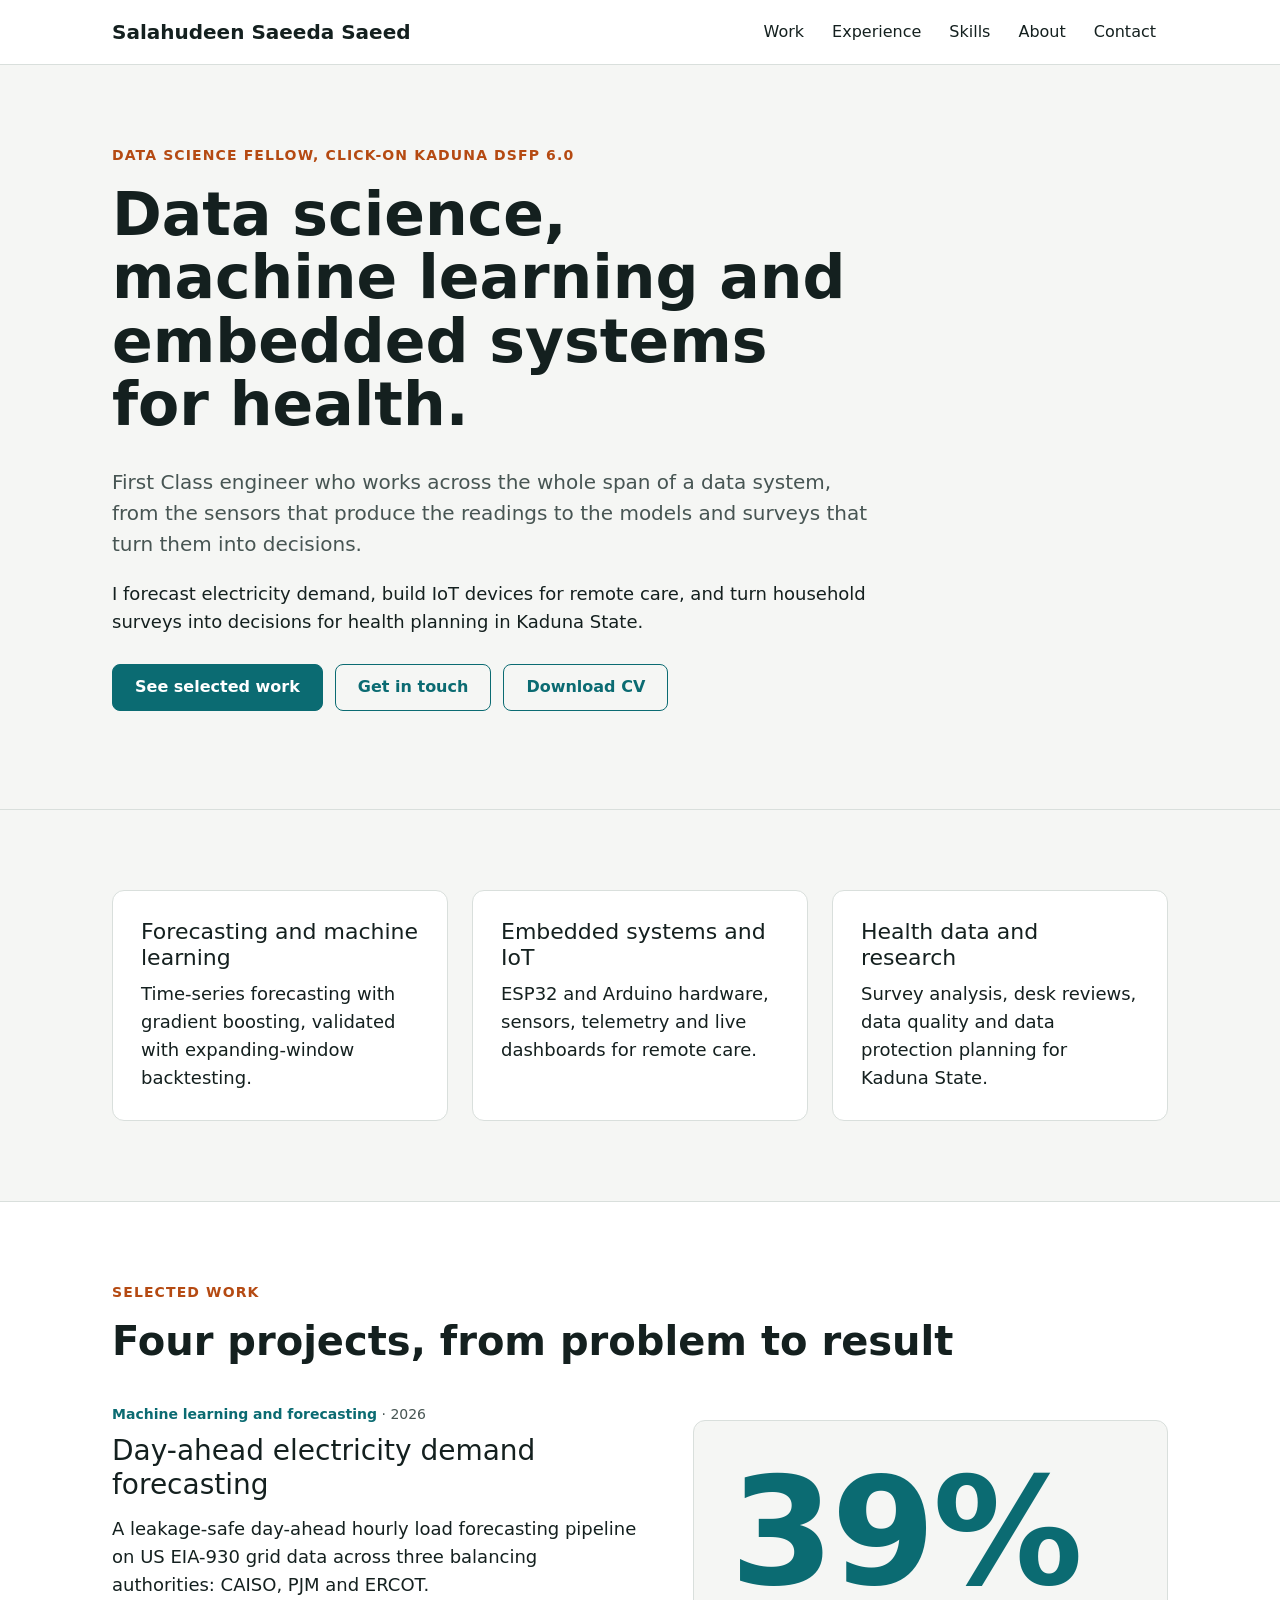
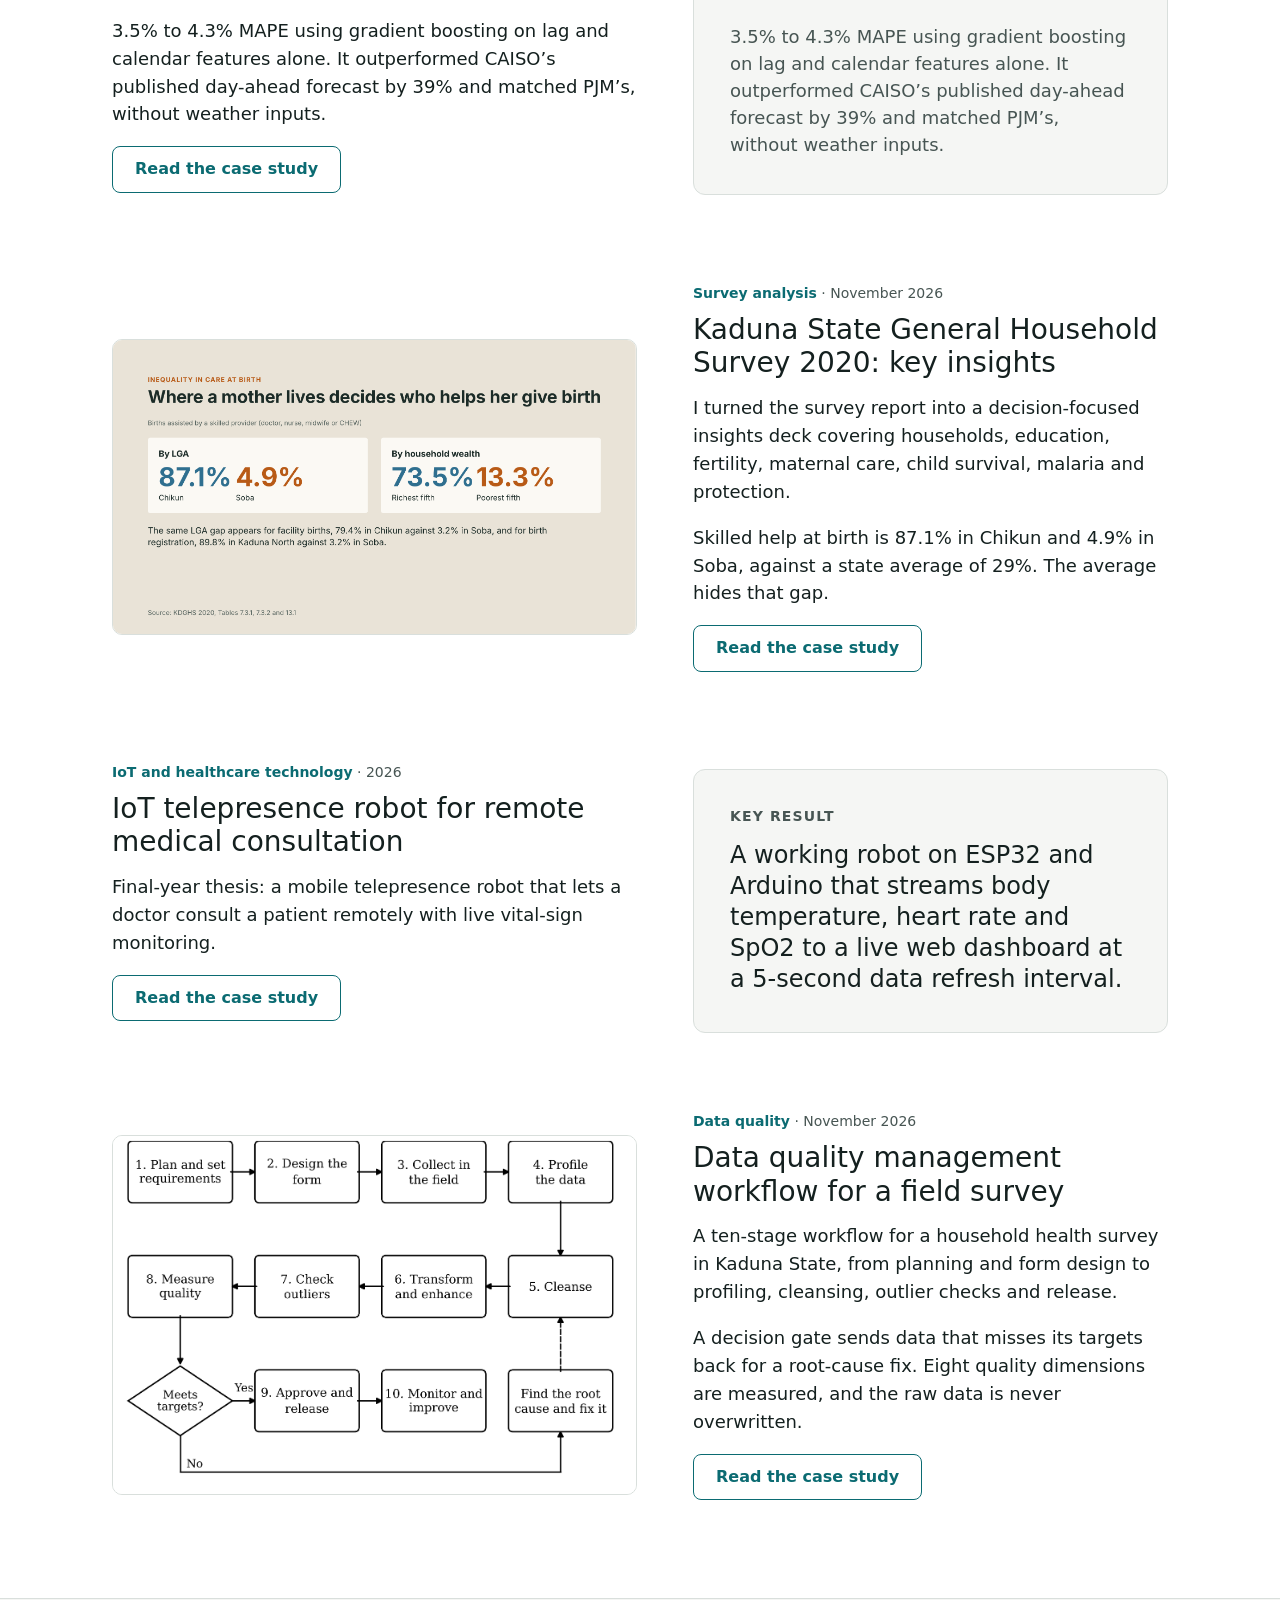
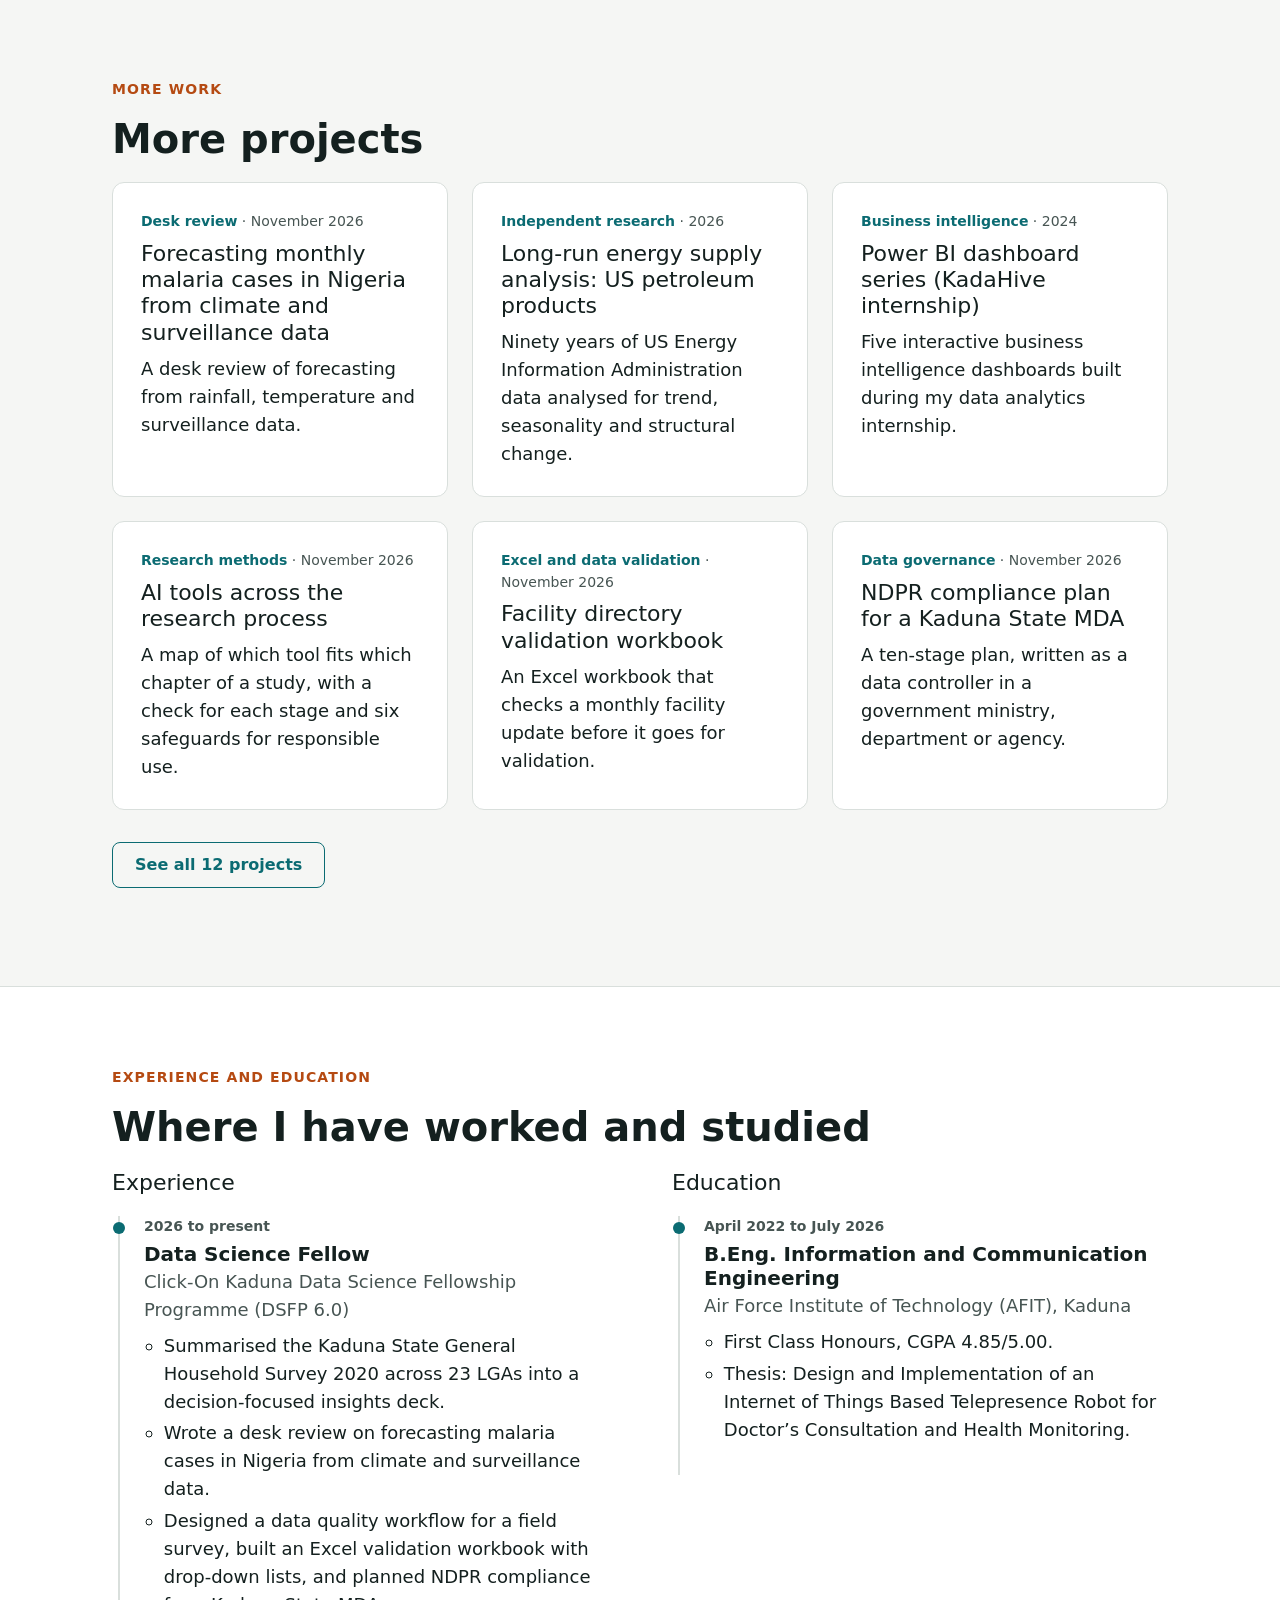
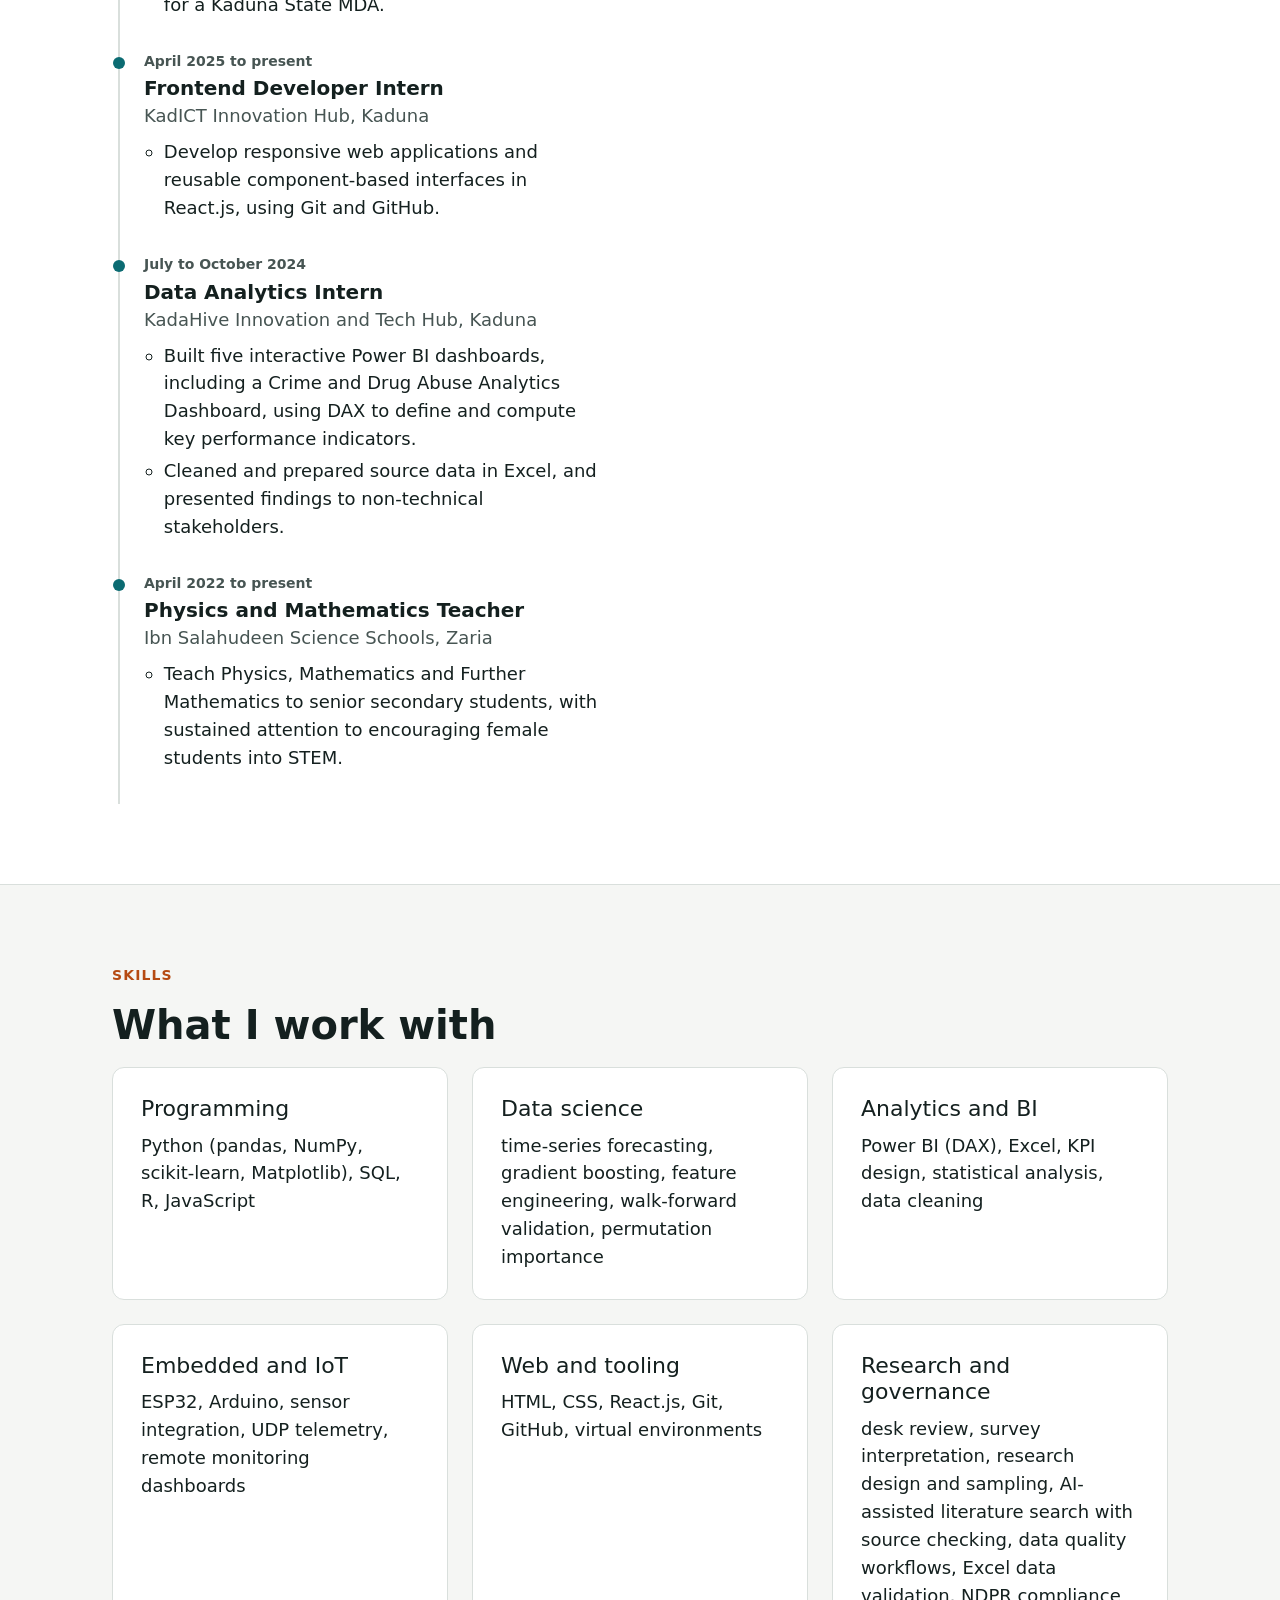
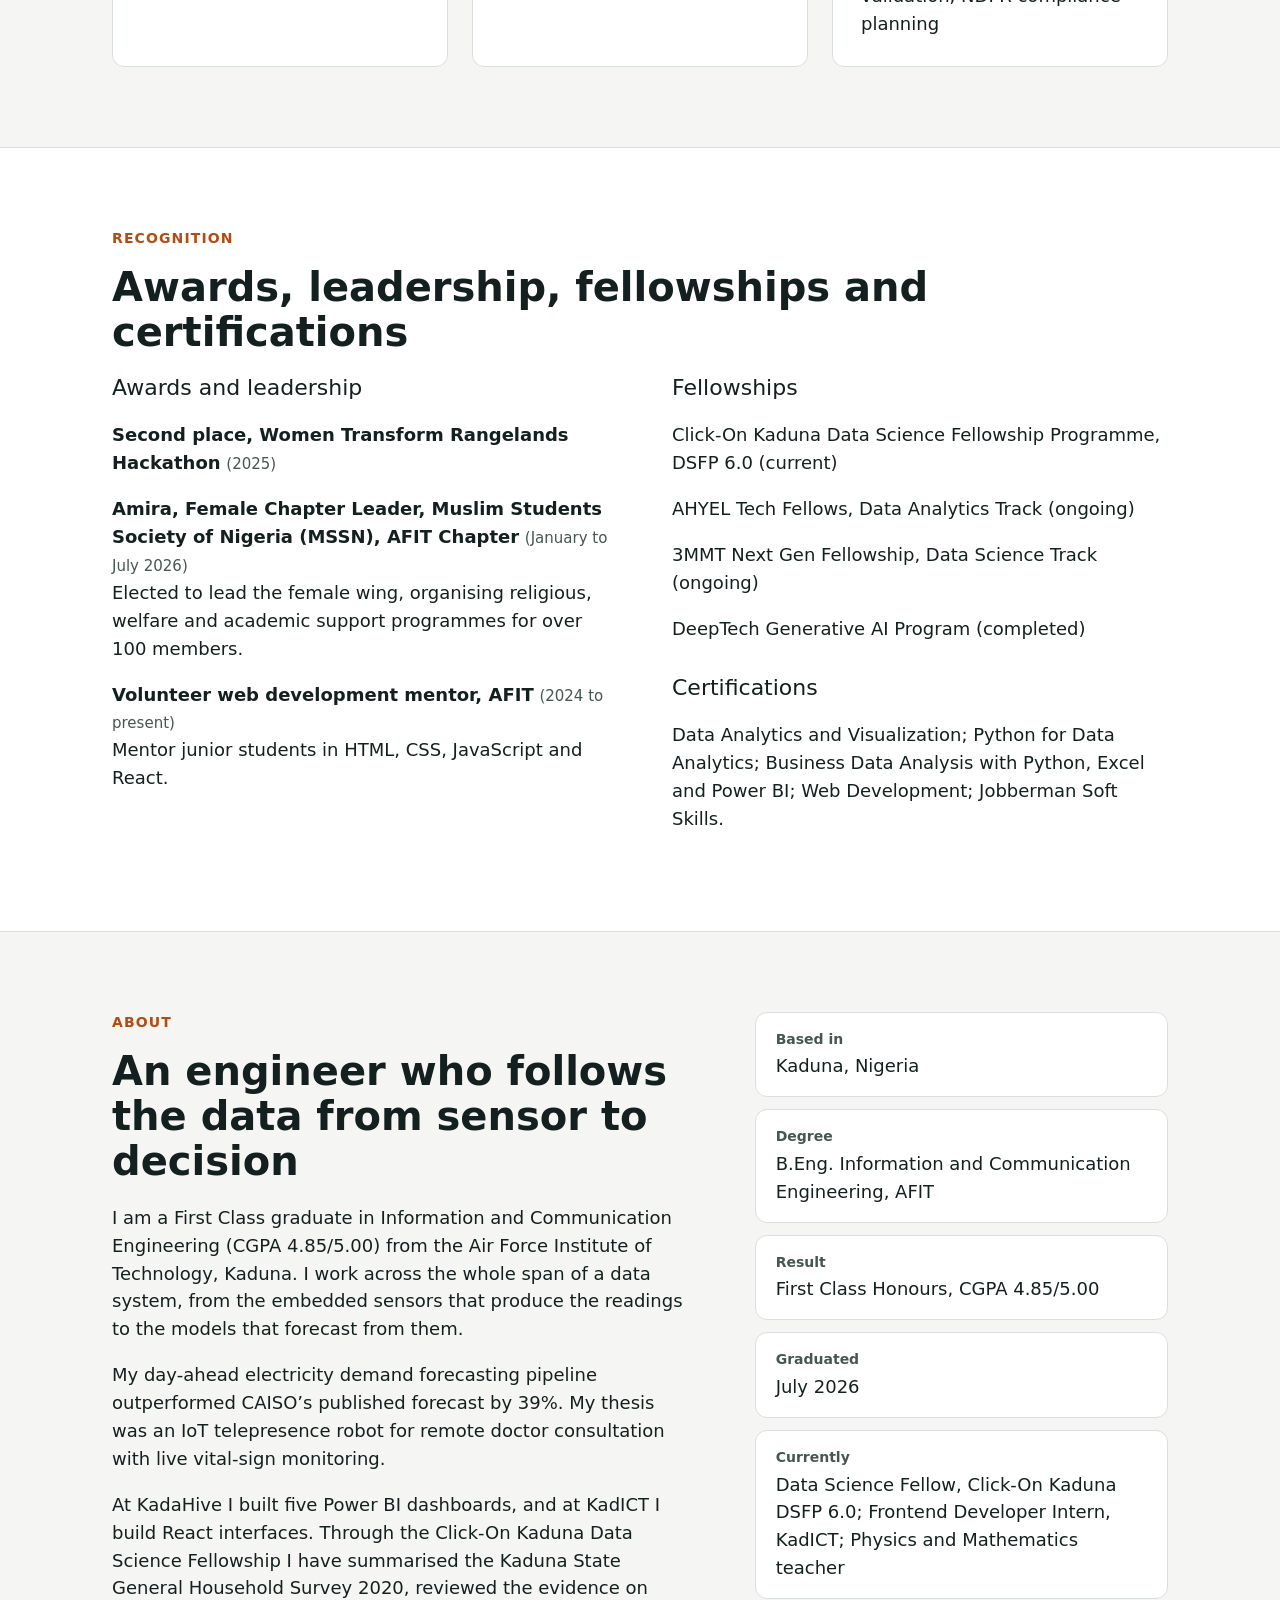
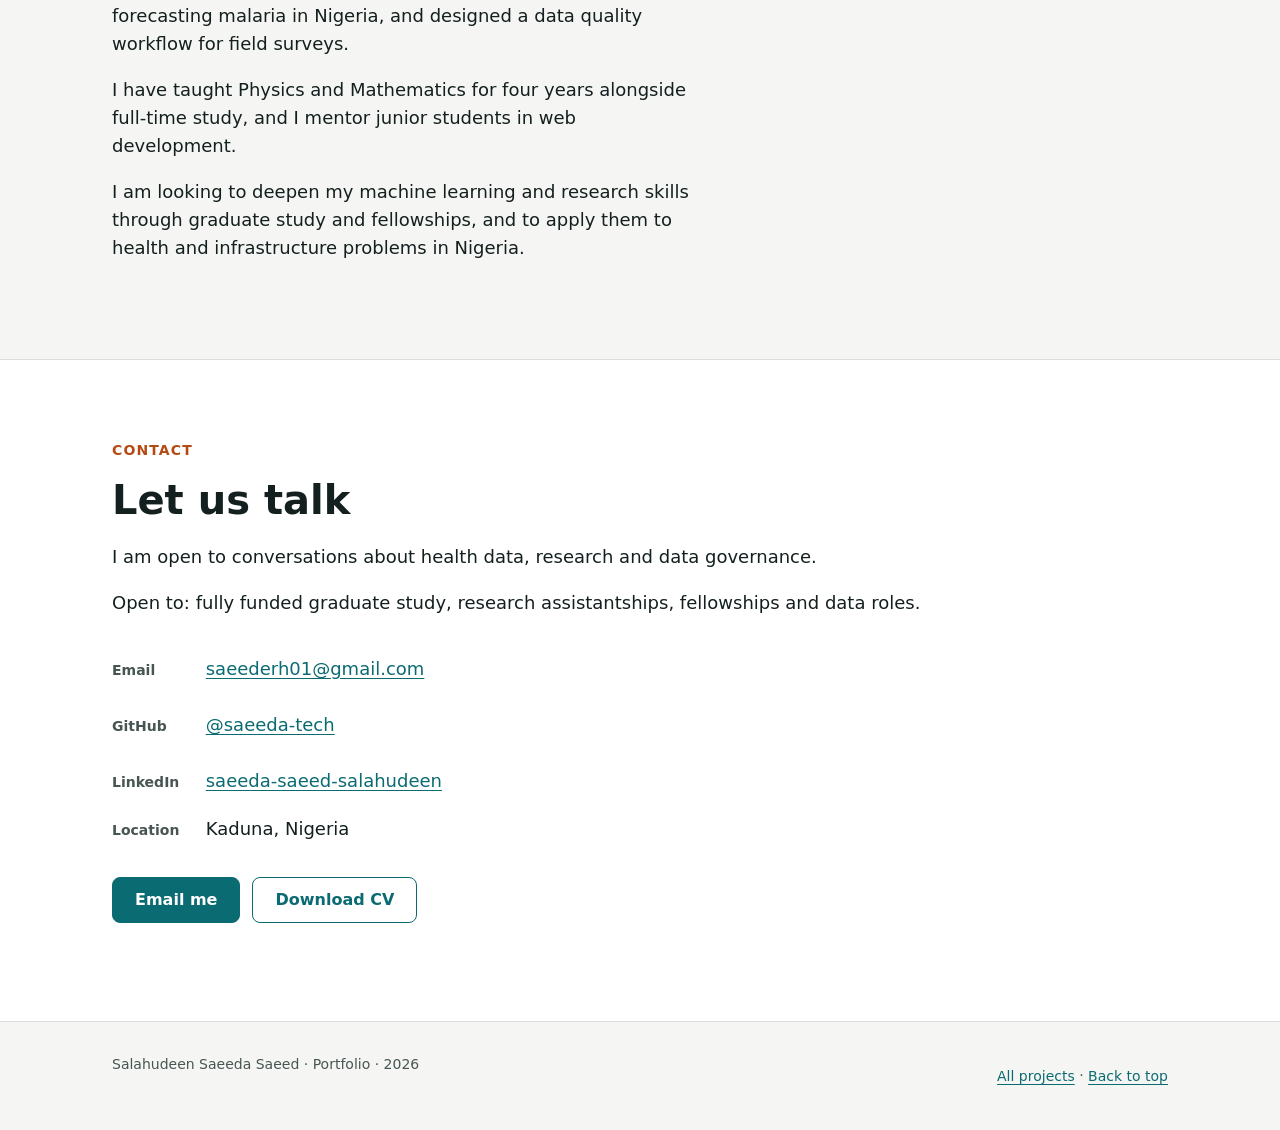
==== index.html @ 4d730e83 "Add portfolio website" ====
<!DOCTYPE html>
<html lang="en-GB">
<head>
<meta charset="utf-8">
<meta name="viewport" content="width=device-width, initial-scale=1">
<title>Salahudeen Saeeda Saeed | Data science, machine learning and embedded systems</title>
<meta name="description" content="Portfolio of Salahudeen Saeeda Saeed: day-ahead electricity demand forecasting, an IoT telepresence robot for remote medical consultation, and survey analysis for health planning in Kaduna State.">
<link rel="canonical" href="https://example.com/">
<meta property="og:type" content="website">
<meta property="og:title" content="Salahudeen Saeeda Saeed | Data science, machine learning and embedded systems">
<meta property="og:description" content="Portfolio of Salahudeen Saeeda Saeed: day-ahead electricity demand forecasting, an IoT telepresence robot for remote medical consultation, and survey analysis for health planning in Kaduna State.">
<meta property="og:url" content="https://example.com/">
<meta property="og:locale" content="en_GB">
<meta name="twitter:card" content="summary">
<meta name="twitter:title" content="Salahudeen Saeeda Saeed | Data science, machine learning and embedded systems">
<meta name="twitter:description" content="Portfolio of Salahudeen Saeeda Saeed: day-ahead electricity demand forecasting, an IoT telepresence robot for remote medical consultation, and survey analysis for health planning in Kaduna State.">
<meta name="theme-color" content="#F5F6F4">
<link rel="icon" href="favicon.svg" type="image/svg+xml">
<link rel="preload" href="assets/fonts/inter-latin-400-normal.woff2" as="font" type="font/woff2" crossorigin>
<link rel="preload" href="assets/fonts/inter-latin-500-normal.woff2" as="font" type="font/woff2" crossorigin>
<link rel="preload" href="assets/fonts/inter-latin-600-normal.woff2" as="font" type="font/woff2" crossorigin>
<link rel="preload" href="assets/fonts/space-grotesk-latin-500-normal.woff2" as="font" type="font/woff2" crossorigin>
<link rel="preload" href="assets/fonts/space-grotesk-latin-700-normal.woff2" as="font" type="font/woff2" crossorigin>
<link rel="stylesheet" href="css/styles.css">
</head>
<body>
<a class="skip-link" href="#main">Skip to content</a>
<header class="site-header">
  <div class="container header-inner">
    <a class="brand" href="index.html">Salahudeen Saeeda Saeed</a>
    <nav aria-label="Main"><ul>
      <li><a href="index.html#work">Work</a></li>
      <li><a href="index.html#experience">Experience</a></li>
      <li><a href="index.html#skills">Skills</a></li>
      <li><a href="index.html#about">About</a></li>
      <li><a href="index.html#contact">Contact</a></li>
    </ul></nav>
  </div>
</header>
<main id="main">

<section class="hero" aria-labelledby="top-title">
  <div class="container hero-inner">
    <div class="hero-text">
      <p class="eyebrow">Data Science Fellow, Click-On Kaduna DSFP 6.0</p>
      <h1 id="top-title">Data science, machine learning and embedded systems for health.</h1>
      <p class="sub">First Class engineer who works across the whole span of a data system, from the sensors that produce the readings to the models and surveys that turn them into decisions.</p>
      <p>I forecast electricity demand, build IoT devices for remote care, and turn household surveys into decisions for health planning in Kaduna State.</p>
      <p class="btn-row"><a class="btn btn-primary" href="#work">See selected work</a><a class="btn btn-secondary" href="#contact">Get in touch</a><a class="btn btn-secondary" href="assets/cv.pdf" download>Download CV</a></p>
    </div>

  </div>
</section>

<section class="band" aria-labelledby="focus-title">
  <div class="container">
    <h2 id="focus-title" class="sr-only">Focus areas</h2>
    <div class="cards three">
      <div class="card"><h3>Forecasting and machine learning</h3><p>Time-series forecasting with gradient boosting, validated with expanding-window backtesting.</p></div>
      <div class="card"><h3>Embedded systems and IoT</h3><p>ESP32 and Arduino hardware, sensors, telemetry and live dashboards for remote care.</p></div>
      <div class="card"><h3>Health data and research</h3><p>Survey analysis, desk reviews, data quality and data protection planning for Kaduna State.</p></div>
    </div>
  </div>
</section>

<section id="work" class="band alt" aria-labelledby="work-title">
  <div class="container">
    <p class="eyebrow">Selected work</p>
    <h2 id="work-title">Four projects, from problem to result</h2>
    <div class="feat-list">
<article class="feat feat-right">
  <div class="feat-text">
    <p class="meta"><span class="cat">Machine learning and forecasting</span> · 2026</p>
    <h3><a href="projects/electricity-demand-forecasting.html">Day-ahead electricity demand forecasting</a></h3>
    <p>A leakage-safe day-ahead hourly load forecasting pipeline on US EIA-930 grid data across three balancing authorities: CAISO, PJM and ERCOT.</p>
    <p class="feat-key">3.5% to 4.3% MAPE using gradient boosting on lag and calendar features alone. It outperformed CAISO’s published day-ahead forecast by 39% and matched PJM’s, without weather inputs.</p>
    <p><a class="btn btn-secondary" href="projects/electricity-demand-forecasting.html">Read the case study<span class="sr-only">: Day-ahead electricity demand forecasting</span></a></p>
  </div>
  <div class="feat-visual keyblock huge" role="img" aria-label="Key result: 39%"><p class="stat" aria-hidden="true">39%</p><p class="keytext">3.5% to 4.3% MAPE using gradient boosting on lag and calendar features alone. It outperformed CAISO’s published day-ahead forecast by 39% and matched PJM’s, without weather inputs.</p></div>
</article>
<article class="feat feat-left">
  <div class="feat-text">
    <p class="meta"><span class="cat">Survey analysis</span> · November 2026</p>
    <h3><a href="projects/kaduna-household-survey-2020.html">Kaduna State General Household Survey 2020: key insights</a></h3>
    <p>I turned the survey report into a decision-focused insights deck covering households, education, fertility, maternal care, child survival, malaria and protection.</p>
    <p class="feat-key">Skilled help at birth is 87.1% in Chikun and 4.9% in Soba, against a state average of 29%. The average hides that gap.</p>
    <p><a class="btn btn-secondary" href="projects/kaduna-household-survey-2020.html">Read the case study<span class="sr-only">: Kaduna State General Household Survey 2020: key insights</span></a></p>
  </div>
  <div class="feat-visual"><img class="feat-img" src="assets/images/lga-gap.png" alt="Slide showing skilled help at birth by LGA: 87.1% in Chikun and 4.9% in Soba, and by household wealth: 73.5% for the richest fifth and 13.3% for the poorest fifth." width="1921" height="1080" fetchpriority="high"></div>
</article>
<article class="feat feat-right">
  <div class="feat-text">
    <p class="meta"><span class="cat">IoT and healthcare technology</span> · 2026</p>
    <h3><a href="projects/iot-telepresence-robot.html">IoT telepresence robot for remote medical consultation</a></h3>
    <p>Final-year thesis: a mobile telepresence robot that lets a doctor consult a patient remotely with live vital-sign monitoring.</p>
    
    <p><a class="btn btn-secondary" href="projects/iot-telepresence-robot.html">Read the case study<span class="sr-only">: IoT telepresence robot for remote medical consultation</span></a></p>
  </div>
  <div class="feat-visual keyblock"><p class="keylabel">Key result</p><p class="keytext">A working robot on ESP32 and Arduino that streams body temperature, heart rate and SpO2 to a live web dashboard at a 5-second data refresh interval.</p></div>
</article>
<article class="feat feat-left">
  <div class="feat-text">
    <p class="meta"><span class="cat">Data quality</span> · November 2026</p>
    <h3><a href="projects/data-quality-workflow.html">Data quality management workflow for a field survey</a></h3>
    <p>A ten-stage workflow for a household health survey in Kaduna State, from planning and form design to profiling, cleansing, outlier checks and release.</p>
    <p class="feat-key">A decision gate sends data that misses its targets back for a root-cause fix. Eight quality dimensions are measured, and the raw data is never overwritten.</p>
    <p><a class="btn btn-secondary" href="projects/data-quality-workflow.html">Read the case study<span class="sr-only">: Data quality management workflow for a field survey</span></a></p>
  </div>
  <div class="feat-visual"><img class="feat-img" src="assets/images/dq-workflow.png" alt="Flowchart of a ten-stage data quality management workflow with a decision gate and a root-cause loop." width="1303" height="891" loading="lazy" decoding="async"></div>
</article>
    </div>
  </div>
</section>

<section id="more" class="band" aria-labelledby="more-title">
  <div class="container">
    <p class="eyebrow">More work</p>
    <h2 id="more-title">More projects</h2>
    <div class="cards three">
      <article class="card project-card">
        <p class="meta"><span class="cat">Desk review</span> · November 2026</p>
        <h3><a href="projects/malaria-forecasting-desk-review.html">Forecasting monthly malaria cases in Nigeria from climate and surveillance data</a></h3>
        <p>A desk review of forecasting from rainfall, temperature and surveillance data.</p>
      </article>
      <article class="card project-card">
        <p class="meta"><span class="cat">Independent research</span> · 2026</p>
        <h3><a href="projects/us-petroleum-supply-analysis.html">Long-run energy supply analysis: US petroleum products</a></h3>
        <p>Ninety years of US Energy Information Administration data analysed for trend, seasonality and structural change.</p>
      </article>
      <article class="card project-card">
        <p class="meta"><span class="cat">Business intelligence</span> · 2024</p>
        <h3><a href="projects/power-bi-dashboard-series.html">Power BI dashboard series (KadaHive internship)</a></h3>
        <p>Five interactive business intelligence dashboards built during my data analytics internship.</p>
      </article>
      <article class="card project-card">
        <p class="meta"><span class="cat">Research methods</span> · November 2026</p>
        <h3><a href="projects/ai-tools-research-process.html">AI tools across the research process</a></h3>
        <p>A map of which tool fits which chapter of a study, with a check for each stage and six safeguards for responsible use.</p>
      </article>
      <article class="card project-card">
        <p class="meta"><span class="cat">Excel and data validation</span> · November 2026</p>
        <h3><a href="projects/facility-directory-validation-workbook.html">Facility directory validation workbook</a></h3>
        <p>An Excel workbook that checks a monthly facility update before it goes for validation.</p>
      </article>
      <article class="card project-card">
        <p class="meta"><span class="cat">Data governance</span> · November 2026</p>
        <h3><a href="projects/ndpr-compliance-plan.html">NDPR compliance plan for a Kaduna State MDA</a></h3>
        <p>A ten-stage plan, written as a data controller in a government ministry, department or agency.</p>
      </article>
    </div>
    <p class="more-link"><a class="btn btn-secondary" href="projects.html">See all 12 projects</a></p>
  </div>
</section>

<section id="experience" class="band alt" aria-labelledby="exp-title">
  <div class="container">
    <p class="eyebrow">Experience and education</p>
    <h2 id="exp-title">Where I have worked and studied</h2>
    <div class="two-col">
      <div><h3 class="col-title">Experience</h3><ol class="timeline">
  <li>
    <p class="when">2026 to present</p>
    <h3>Data Science Fellow</h3>
    <p class="org">Click-On Kaduna Data Science Fellowship Programme (DSFP 6.0)</p>
    <ul><li>Summarised the Kaduna State General Household Survey 2020 across 23 LGAs into a decision-focused insights deck.</li><li>Wrote a desk review on forecasting malaria cases in Nigeria from climate and surveillance data.</li><li>Designed a data quality workflow for a field survey, built an Excel validation workbook with drop-down lists, and planned NDPR compliance for a Kaduna State MDA.</li></ul>
  </li>
  <li>
    <p class="when">April 2025 to present</p>
    <h3>Frontend Developer Intern</h3>
    <p class="org">KadICT Innovation Hub, Kaduna</p>
    <ul><li>Develop responsive web applications and reusable component-based interfaces in React.js, using Git and GitHub.</li></ul>
  </li>
  <li>
    <p class="when">July to October 2024</p>
    <h3>Data Analytics Intern</h3>
    <p class="org">KadaHive Innovation and Tech Hub, Kaduna</p>
    <ul><li>Built five interactive Power BI dashboards, including a Crime and Drug Abuse Analytics Dashboard, using DAX to define and compute key performance indicators.</li><li>Cleaned and prepared source data in Excel, and presented findings to non-technical stakeholders.</li></ul>
  </li>
  <li>
    <p class="when">April 2022 to present</p>
    <h3>Physics and Mathematics Teacher</h3>
    <p class="org">Ibn Salahudeen Science Schools, Zaria</p>
    <ul><li>Teach Physics, Mathematics and Further Mathematics to senior secondary students, with sustained attention to encouraging female students into STEM.</li></ul>
  </li>
</ol></div>
      <div><h3 class="col-title">Education</h3><ol class="timeline">
  <li>
    <p class="when">April 2022 to July 2026</p>
    <h3>B.Eng. Information and Communication Engineering</h3>
    <p class="org">Air Force Institute of Technology (AFIT), Kaduna</p>
    <ul><li>First Class Honours, CGPA 4.85/5.00.</li><li>Thesis: Design and Implementation of an Internet of Things Based Telepresence Robot for Doctor’s Consultation and Health Monitoring.</li></ul>
  </li>
</ol></div>
    </div>
  </div>
</section>

<section id="skills" class="band" aria-labelledby="skills-title">
  <div class="container">
    <p class="eyebrow">Skills</p>
    <h2 id="skills-title">What I work with</h2>
    <div class="cards three">
      <div class="card"><h3>Programming</h3><p>Python (pandas, NumPy, scikit-learn, Matplotlib), SQL, R, JavaScript</p></div>
      <div class="card"><h3>Data science</h3><p>time-series forecasting, gradient boosting, feature engineering, walk-forward validation, permutation importance</p></div>
      <div class="card"><h3>Analytics and BI</h3><p>Power BI (DAX), Excel, KPI design, statistical analysis, data cleaning</p></div>
      <div class="card"><h3>Embedded and IoT</h3><p>ESP32, Arduino, sensor integration, UDP telemetry, remote monitoring dashboards</p></div>
      <div class="card"><h3>Web and tooling</h3><p>HTML, CSS, React.js, Git, GitHub, virtual environments</p></div>
      <div class="card"><h3>Research and governance</h3><p>desk review, survey interpretation, research design and sampling, AI-assisted literature search with source checking, data quality workflows, Excel data validation, NDPR compliance planning</p></div>
    </div>
  </div>
</section>

<section id="awards" class="band alt" aria-labelledby="awards-title">
  <div class="container">
    <p class="eyebrow">Recognition</p>
    <h2 id="awards-title">Awards, leadership, fellowships and certifications</h2>
    <div class="two-col">
      <div>
        <h3 class="col-title">Awards and leadership</h3>
        <ul class="plain">
          <li><strong>Second place, Women Transform Rangelands Hackathon</strong> <span class="when-inline">(2025)</span></li>
          <li><strong>Amira, Female Chapter Leader, Muslim Students Society of Nigeria (MSSN), AFIT Chapter</strong> <span class="when-inline">(January to July 2026)</span><br>Elected to lead the female wing, organising religious, welfare and academic support programmes for over 100 members.</li>
          <li><strong>Volunteer web development mentor, AFIT</strong> <span class="when-inline">(2024 to present)</span><br>Mentor junior students in HTML, CSS, JavaScript and React.</li>
        </ul>
      </div>
      <div>
        <h3 class="col-title">Fellowships</h3>
        <ul class="plain"><li>Click-On Kaduna Data Science Fellowship Programme, DSFP 6.0 (current)</li><li>AHYEL Tech Fellows, Data Analytics Track (ongoing)</li><li>3MMT Next Gen Fellowship, Data Science Track (ongoing)</li><li>DeepTech Generative AI Program (completed)</li></ul>
        <h3 class="col-title">Certifications</h3>
        <p>Data Analytics and Visualization; Python for Data Analytics; Business Data Analysis with Python, Excel and Power BI; Web Development; Jobberman Soft Skills.</p>
      </div>
    </div>
  </div>
</section>

<section id="about" class="band" aria-labelledby="about-title">
  <div class="container two-col about">
    <div>
      <p class="eyebrow">About</p>
      <h2 id="about-title">An engineer who follows the data from sensor to decision</h2>
      <p>I am a First Class graduate in Information and Communication Engineering (CGPA 4.85/5.00) from the Air Force Institute of Technology, Kaduna. I work across the whole span of a data system, from the embedded sensors that produce the readings to the models that forecast from them.</p>
      <p>My day-ahead electricity demand forecasting pipeline outperformed CAISO’s published forecast by 39%. My thesis was an IoT telepresence robot for remote doctor consultation with live vital-sign monitoring.</p>
      <p>At KadaHive I built five Power BI dashboards, and at KadICT I build React interfaces. Through the Click-On Kaduna Data Science Fellowship I have summarised the Kaduna State General Household Survey 2020, reviewed the evidence on forecasting malaria in Nigeria, and designed a data quality workflow for field surveys.</p>
      <p>I have taught Physics and Mathematics for four years alongside full-time study, and I mentor junior students in web development.</p>
      <p>I am looking to deepen my machine learning and research skills through graduate study and fellowships, and to apply them to health and infrastructure problems in Nigeria.</p>
    </div>
    <dl class="facts">
      <div><dt>Based in</dt><dd>Kaduna, Nigeria</dd></div>
      <div><dt>Degree</dt><dd>B.Eng. Information and Communication Engineering, AFIT</dd></div>
      <div><dt>Result</dt><dd>First Class Honours, CGPA 4.85/5.00</dd></div>
      <div><dt>Graduated</dt><dd>July 2026</dd></div>
      <div><dt>Currently</dt><dd>Data Science Fellow, Click-On Kaduna DSFP 6.0; Frontend Developer Intern, KadICT; Physics and Mathematics teacher</dd></div>
    </dl>
  </div>
</section>

<section id="contact" class="band alt" aria-labelledby="contact-title">
  <div class="container">
    <p class="eyebrow">Contact</p>
    <h2 id="contact-title">Let us talk</h2>
    <p>I am open to conversations about health data, research and data governance.</p>
    <p>Open to: fully funded graduate study, research assistantships, fellowships and data roles.</p>
    <ul class="contact-list">
      <li><span>Email</span> <a href="mailto:saeederh01@gmail.com">saeederh01@gmail.com</a></li>
      <li><span>GitHub</span> <a href="https://github.com/saeeda-tech">@saeeda-tech</a></li>
      <li><span>LinkedIn</span> <a href="https://www.linkedin.com/in/saeeda-saeed-salahudeen">saeeda-saeed-salahudeen</a></li>
      <li><span>Location</span> Kaduna, Nigeria</li>
    </ul>
    <p class="btn-row"><a class="btn btn-primary" href="mailto:saeederh01@gmail.com">Email me</a><a class="btn btn-secondary" href="assets/cv.pdf" download>Download CV</a></p>
  </div>
</section>
</main>
<footer class="site-footer">
  <div class="container footer-inner">
    <p>Salahudeen Saeeda Saeed · Portfolio · 2026</p>
    <p><a href="projects.html">All projects</a> · <a href="#main">Back to top</a></p>
  </div>
</footer>
<script src="js/main.js" defer></script>
</body>
</html>
---- css/styles.css ----
/* Fonts (self-hosted) */
@font-face{font-family:"Inter";font-weight:400;font-style:normal;font-display:swap;src:url("../assets/fonts/inter-latin-400-normal.woff2") format("woff2")}
@font-face{font-family:"Inter";font-weight:500;font-style:normal;font-display:swap;src:url("../assets/fonts/inter-latin-500-normal.woff2") format("woff2")}
@font-face{font-family:"Inter";font-weight:600;font-style:normal;font-display:swap;src:url("../assets/fonts/inter-latin-600-normal.woff2") format("woff2")}
@font-face{font-family:"Space Grotesk";font-weight:500;font-style:normal;font-display:swap;src:url("../assets/fonts/space-grotesk-latin-500-normal.woff2") format("woff2")}
@font-face{font-family:"Space Grotesk";font-weight:700;font-style:normal;font-display:swap;src:url("../assets/fonts/space-grotesk-latin-700-normal.woff2") format("woff2")}

/* Metric-matched fallbacks to avoid layout shift while web fonts load */
@font-face{font-family:"Inter Fallback";src:local("Arial");size-adjust:107.4%;ascent-override:90.2%;descent-override:22.5%;line-gap-override:0%}
@font-face{font-family:"Space Grotesk Fallback";src:local("Arial");size-adjust:104%;ascent-override:94%;descent-override:28%;line-gap-override:0%}

:root{
  --ground:#F5F6F4;--surface:#FFFFFF;--ink:#14201F;--muted:#475553;--border:#D9DFDC;
  --teal:#0B6B72;--teal-dark:#08494E;--orange:#B54A12;
  --r-card:12px;--r-btn:8px;--r-img:10px;
  --max:1120px;--pad:32px;--section:80px;
  --font-head:"Space Grotesk","Space Grotesk Fallback",system-ui,-apple-system,"Segoe UI",sans-serif;
  --font-body:"Inter","Inter Fallback",system-ui,-apple-system,"Segoe UI",sans-serif;
  --card-bg:var(--surface);
}
*,*::before,*::after{box-sizing:border-box}
html{scroll-behavior:smooth;scroll-padding-top:90px;-webkit-text-size-adjust:100%}
body{margin:0;background:var(--ground);color:var(--ink);font-family:var(--font-body);font-size:17px;line-height:1.55;font-weight:400}
img{max-width:100%;height:auto;display:block;border-radius:var(--r-img)}
a{color:var(--teal);text-underline-offset:3px}
a:hover{color:var(--teal-dark)}
:focus-visible{outline:3px solid var(--teal);outline-offset:3px;border-radius:4px}
h1,h2,h3{font-family:var(--font-head);font-weight:700;color:var(--ink);margin:0 0 .5em}
h1{font-size:60px;line-height:1.06}
h2{font-size:40px;line-height:1.12}
h3,.h3{font-size:28px;line-height:1.2;font-family:var(--font-head);font-weight:500}
h3 a,.h3 a{color:var(--ink);text-decoration:none}
h3 a:hover,.h3 a:hover{color:var(--teal-dark);text-decoration:underline}
p{margin:0 0 1em}
small,.small{font-size:14px}
ul,ol{margin:0 0 1em;padding-left:1.25em}
.container{max-width:var(--max);margin:0 auto;padding-left:var(--pad);padding-right:var(--pad)}
.narrow{max-width:800px}
.sr-only{position:absolute;width:1px;height:1px;overflow:hidden;clip:rect(0 0 0 0);white-space:nowrap}
.skip-link{position:absolute;left:12px;top:-60px;background:var(--teal);color:#fff;padding:12px 18px;border-radius:var(--r-btn);z-index:100;text-decoration:none}
.skip-link:focus{top:12px;color:#fff}

/* header */
.site-header{position:sticky;top:0;z-index:50;background:var(--surface);border-bottom:1px solid var(--border)}
.header-inner{display:flex;flex-wrap:wrap;align-items:center;justify-content:space-between;gap:4px 24px;min-height:64px}
.brand{font-family:var(--font-head);font-weight:700;font-size:20px;color:var(--ink);text-decoration:none;display:inline-flex;align-items:center;min-height:44px}
.site-header nav ul{list-style:none;margin:0;padding:0;display:flex;flex-wrap:wrap;gap:0 4px}
.site-header nav a{display:inline-flex;align-items:center;min-height:44px;padding:0 12px;color:var(--ink);text-decoration:none;font-weight:500;font-size:16px;border-radius:var(--r-btn)}
.site-header nav a:hover{color:var(--teal-dark);background:var(--ground)}

/* sections */
.band{padding:var(--section) 0;background:var(--ground);border-top:1px solid var(--border)}
.band.alt{background:var(--surface);--card-bg:var(--ground)}
.hero{border-top:0;padding:var(--section) 0}
.eyebrow{font-size:14px;font-weight:600;text-transform:uppercase;letter-spacing:.08em;color:var(--orange);margin:0 0 16px}
.sub{font-size:20px;color:var(--muted);max-width:44em}
.muted{color:var(--muted)}
.meta{font-size:14px;color:var(--muted);margin-bottom:8px}
.cat{color:var(--teal);font-weight:600}
.hero-inner{display:grid;grid-template-columns:1fr;gap:40px;align-items:center}
.hero-text{max-width:760px}
.hero-photo .photo{width:100%;max-width:280px;aspect-ratio:1/1;object-fit:cover}
.btn-row{display:flex;flex-wrap:wrap;gap:12px;margin-top:28px}
.btn{display:inline-flex;align-items:center;justify-content:center;min-height:44px;padding:10px 22px;border-radius:var(--r-btn);font-weight:600;font-size:16px;text-decoration:none;border:1.5px solid var(--teal);cursor:pointer;font-family:var(--font-body)}
.btn-primary{background:var(--teal);color:#fff}
.btn-primary:hover{background:var(--teal-dark);border-color:var(--teal-dark);color:#fff}
.btn-secondary{background:transparent;color:var(--teal)}
.btn-secondary:hover{color:var(--teal-dark);border-color:var(--teal-dark);background:rgba(11,107,114,.06)}

/* cards */
.cards{display:grid;gap:24px}
.cards.three{grid-template-columns:repeat(auto-fit,minmax(280px,1fr))}
.card{background:var(--card-bg);border:1px solid var(--border);border-radius:var(--r-card);padding:28px}
.card h3{font-size:22px;margin-bottom:.4em}
.card p:last-child{margin-bottom:0}
.project-card h3{font-size:22px}
.more-link{margin-top:32px}

/* featured */
.feat-list{display:grid;gap:72px;margin-top:40px}
.feat{display:grid;grid-template-columns:1fr;gap:32px;align-items:center}
.feat-visual img{width:100%;border:1px solid var(--border)}
.keyblock{background:var(--ground);border:1px solid var(--border);border-radius:var(--r-card);padding:36px;display:flex;flex-direction:column;justify-content:center;min-height:260px}
.keylabel{font-size:14px;font-weight:600;text-transform:uppercase;letter-spacing:.08em;color:var(--muted);margin-bottom:12px}
.keyblock .keytext{font-family:var(--font-head);font-weight:500;font-size:24px;line-height:1.3;margin:0}
.keyblock.huge .stat{font-family:var(--font-head);font-weight:700;font-size:clamp(88px,14vw,150px);line-height:1;color:var(--teal);margin:0 0 16px;letter-spacing:-.02em}
.keyblock.huge .keytext{font-size:18px;font-family:var(--font-body);font-weight:400;line-height:1.5;color:var(--muted)}
.feat-key{font-weight:500}

/* two columns, timeline, lists */
.two-col{display:grid;grid-template-columns:1fr;gap:48px}
.col-title{font-size:22px;margin:0 0 20px}
.two-col .col-title:not(:first-child){margin-top:32px}
.timeline{list-style:none;margin:0;padding:0}
.timeline>li{padding:0 0 28px 24px;border-left:2px solid var(--border);position:relative;margin-left:6px}
.timeline>li::before{content:"";position:absolute;left:-7px;top:6px;width:12px;height:12px;border-radius:50%;background:var(--teal)}
.timeline h3{font-size:20px;margin:0 0 2px;font-weight:700}
.timeline .when{font-size:14px;font-weight:600;color:var(--muted);margin:0 0 4px}
.timeline .org{color:var(--muted);margin-bottom:8px}
.timeline ul{margin:0;padding-left:1.1em}
.timeline li li{margin-bottom:4px}
ul.plain{list-style:none;padding:0}
ul.plain>li{margin-bottom:18px}
.when-inline{color:var(--muted);font-size:15px}
.facts{margin:0;display:grid;gap:12px;align-content:start}
.facts div{background:var(--card-bg);border:1px solid var(--border);border-radius:var(--r-card);padding:16px 20px}
.facts dt{font-size:14px;color:var(--muted);font-weight:600}
.facts dd{margin:2px 0 0}
.band:not(.alt) .facts div{background:var(--surface)}
.contact-list{list-style:none;padding:0;margin:24px 0 0}
.contact-list li{padding:6px 0}
.contact-list span{display:inline-block;min-width:88px;font-size:14px;font-weight:600;color:var(--muted)}
.contact-list a{display:inline-flex;align-items:center;min-height:44px}

/* projects page */
.page-head h1{font-size:60px}
.filters ul{list-style:none;margin:24px 0 8px;padding:0;display:flex;flex-wrap:wrap;gap:10px}
.filters a{display:inline-flex;align-items:center;min-height:44px;padding:0 18px;border:1.5px solid var(--teal);border-radius:var(--r-btn);text-decoration:none;font-weight:600;color:var(--teal);background:transparent}
.filters a[aria-current="true"]{background:var(--teal);color:#fff}
.filters a:hover:not([aria-current="true"]){color:var(--teal-dark);border-color:var(--teal-dark)}
.count{color:var(--muted);font-size:14px;margin:8px 0 0}
.project-list{list-style:none;margin:0;padding:0}
.project-row{padding:28px 0;border-bottom:1px solid var(--border)}
.project-row:first-child{padding-top:0}
.project-row:last-child{border-bottom:0;padding-bottom:0}
.project-row[hidden]{display:none}
.project-row h2{margin:0 0 .3em}
.project-row p:last-child{margin:0}

/* case study */
.case{padding-top:56px;padding-bottom:var(--section)}
.back{display:inline-flex;align-items:center;min-height:44px;font-weight:600}
.case h1{font-size:60px;margin-bottom:.4em}
.key-result{font-family:var(--font-head);font-weight:500;font-size:28px;line-height:1.3;margin:0 0 32px}
.case figure{margin:0 0 32px}
.case figure img{width:100%;border:1px solid var(--border)}
figcaption{font-size:14px;color:var(--muted);margin-top:8px}
.case-sec{padding:28px 0 0}
.case-sec h2{font-size:28px;line-height:1.2}
.case-sec li{margin-bottom:6px}
.tags{list-style:none;padding:0;display:flex;flex-wrap:wrap;gap:8px}
.tags li{margin:0;font-size:14px;font-weight:500;padding:6px 12px;border:1px solid var(--border);border-radius:999px;background:var(--surface);color:var(--ink)}
.gallery{display:grid;gap:24px}
.case-btn{margin-top:40px}
.prevnext{display:grid;grid-template-columns:1fr;gap:16px;margin-top:56px;padding-top:32px;border-top:1px solid var(--border)}
.prevnext a{display:block;padding:16px 20px;border:1px solid var(--border);border-radius:var(--r-card);background:var(--surface);text-decoration:none;font-weight:600;min-height:44px}
.prevnext a span{display:block;font-size:14px;color:var(--muted);font-weight:500;margin-bottom:2px}
.prevnext a:hover{border-color:var(--teal)}
.prevnext .next{text-align:right}

/* highlight */
mark{background:#FFE9A8;color:var(--ink);padding:1px 4px;border-radius:4px}

/* footer */
.site-footer{border-top:1px solid var(--border);background:var(--ground);padding:32px 0;font-size:14px;color:var(--muted)}
.footer-inner{display:flex;flex-wrap:wrap;justify-content:space-between;gap:8px 24px}
.footer-inner p{margin:0}
.footer-inner a{display:inline-flex;align-items:center;min-height:44px}

@media (min-width:900px){
  .hero-inner{grid-template-columns:1fr auto}
  .feat{grid-template-columns:1.05fr .95fr;gap:56px}
  .feat-left .feat-visual{order:-1}
  .two-col{grid-template-columns:1fr 1fr;gap:64px}
  .two-col.about{grid-template-columns:1.4fr 1fr}
  .gallery{grid-template-columns:1fr 1fr}
  .gallery:has(figure:only-child){grid-template-columns:1fr}
  .prevnext{grid-template-columns:1fr 1fr}
}
@media (max-width:700px){
  :root{--pad:20px;--section:56px}
  h1,.page-head h1,.case h1{font-size:40px}
  h2{font-size:30px}
  .sub{font-size:18px}
  .key-result{font-size:24px}
  .feat-list{gap:56px}
  .keyblock{padding:24px;min-height:0}
  .keyblock .keytext{font-size:21px}
  .btn-row .btn{flex:1 1 100%}
  .site-header nav a{padding:0 6px;font-size:15px}
  .header-inner{gap:0 12px}
}
@media (min-width:701px){body{font-size:18px}}
@media (prefers-reduced-motion:reduce){
  html{scroll-behavior:auto}
  *,*::before,*::after{animation:none!important;transition:none!important}
}
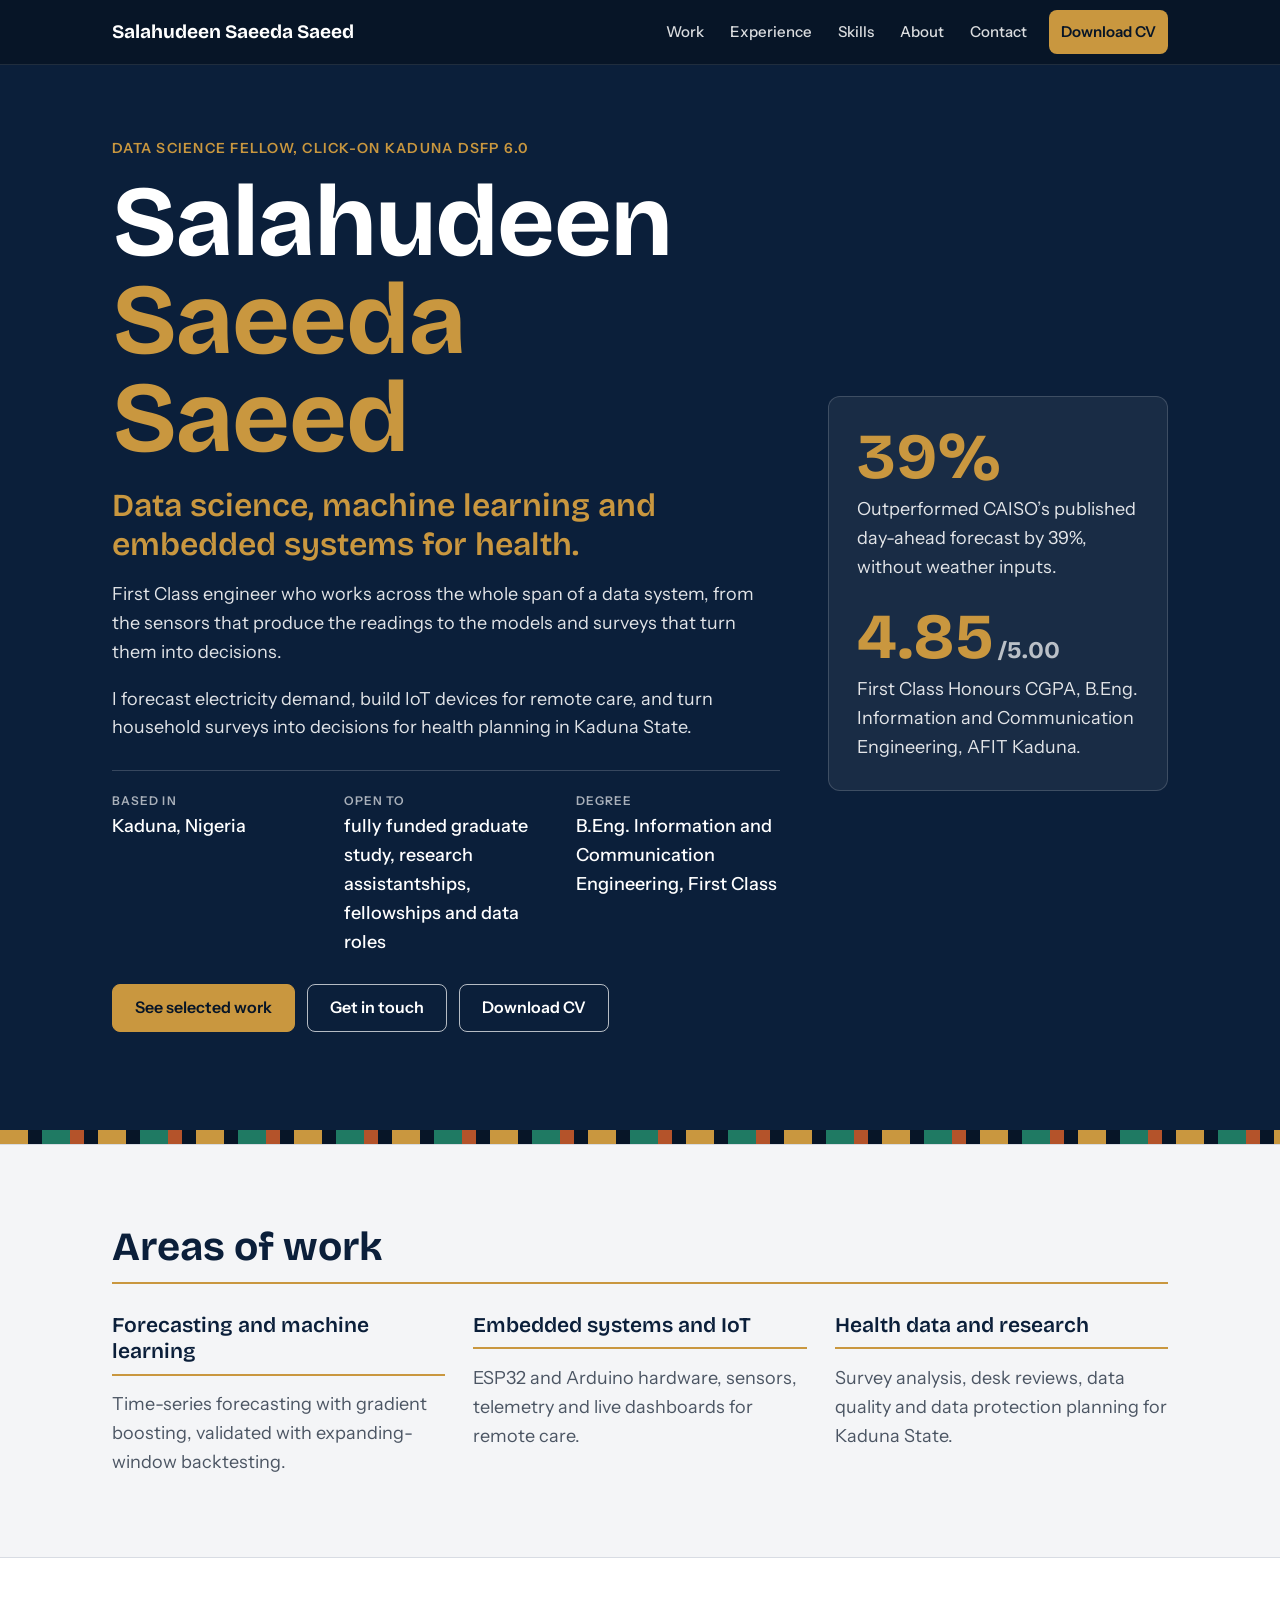
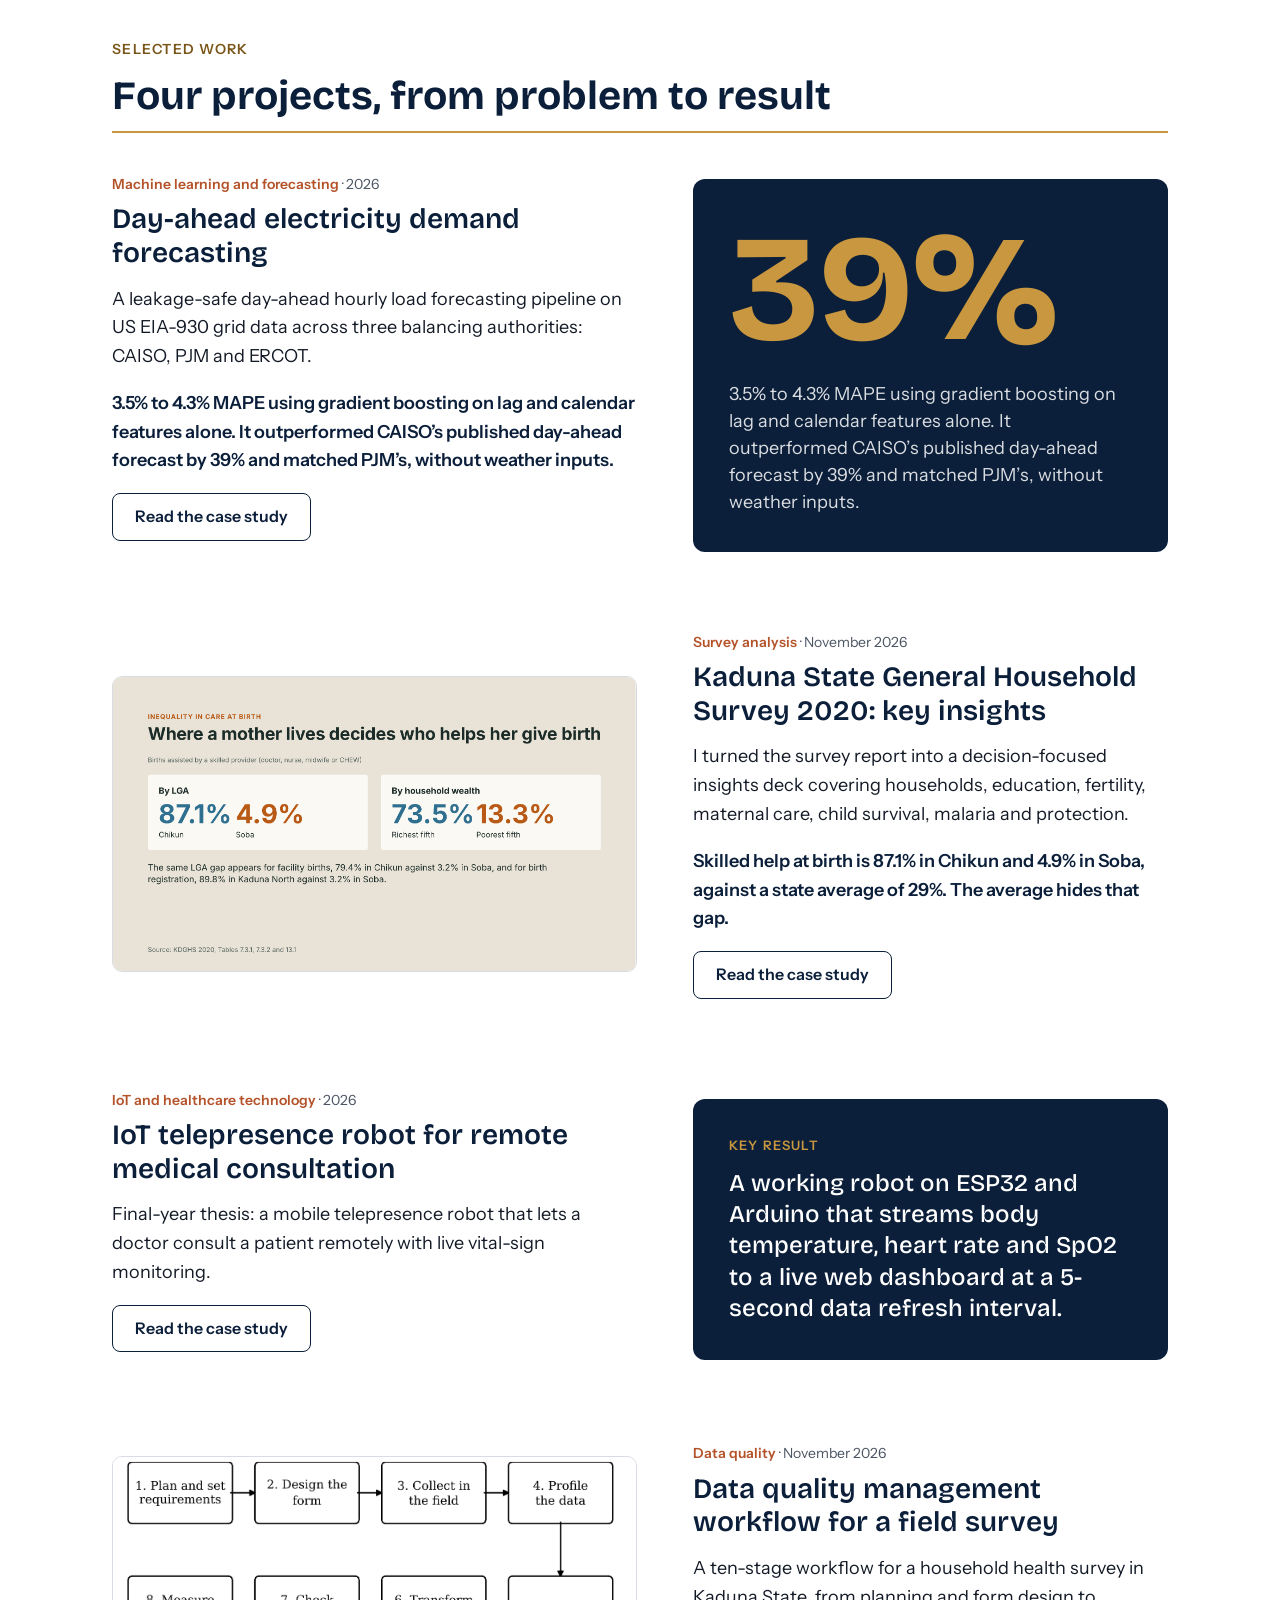
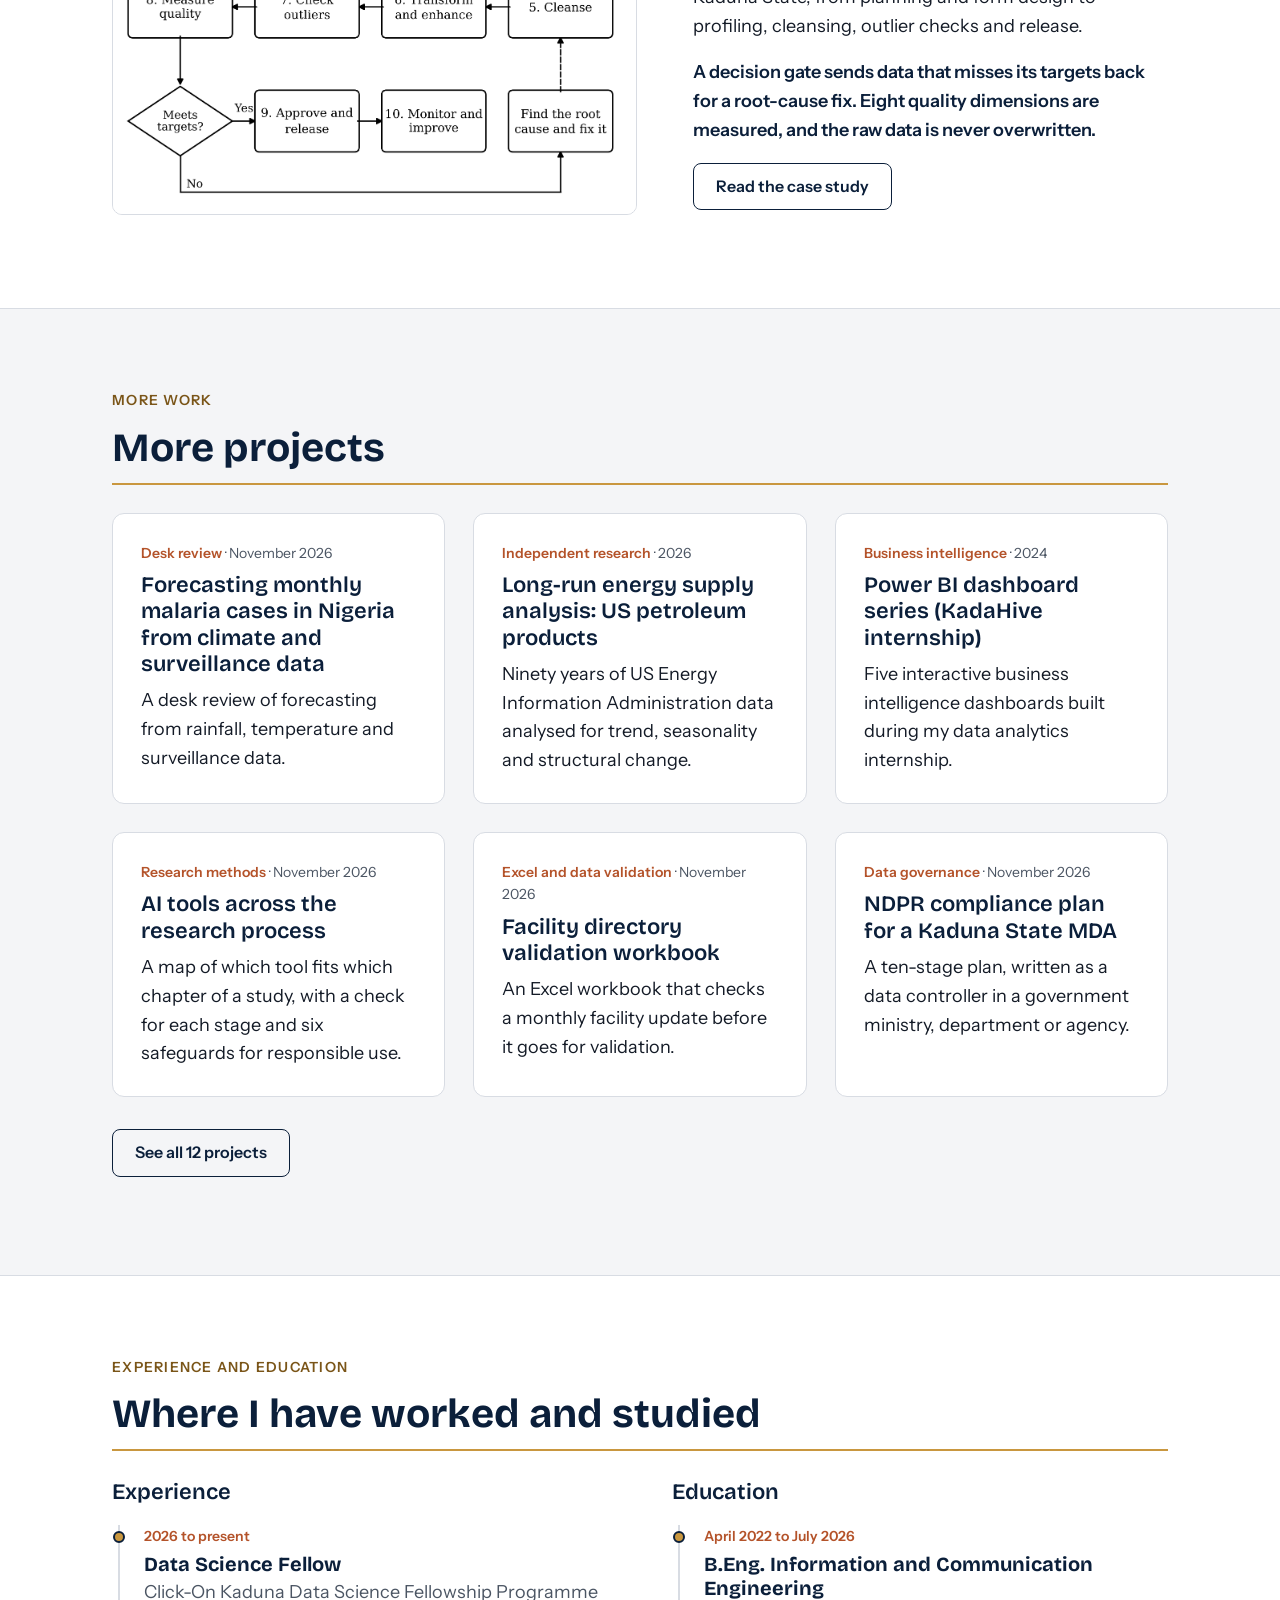
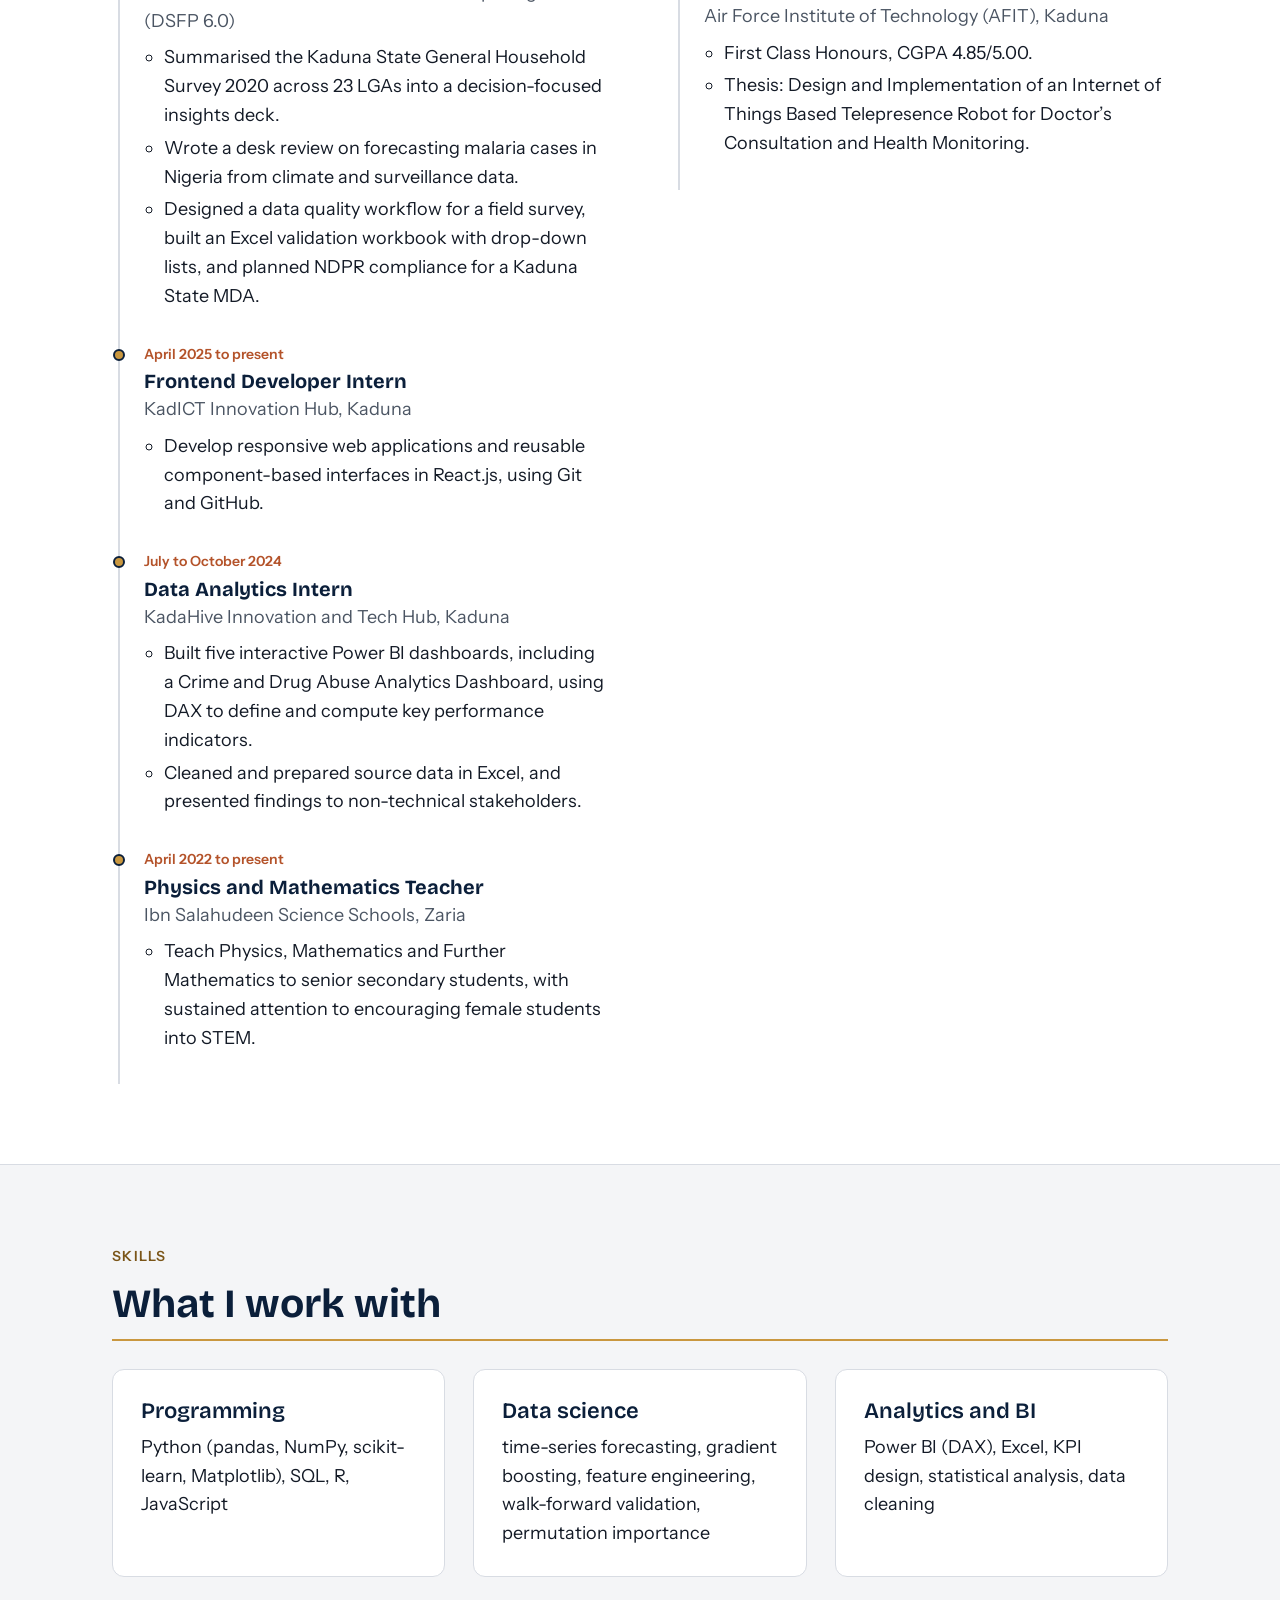
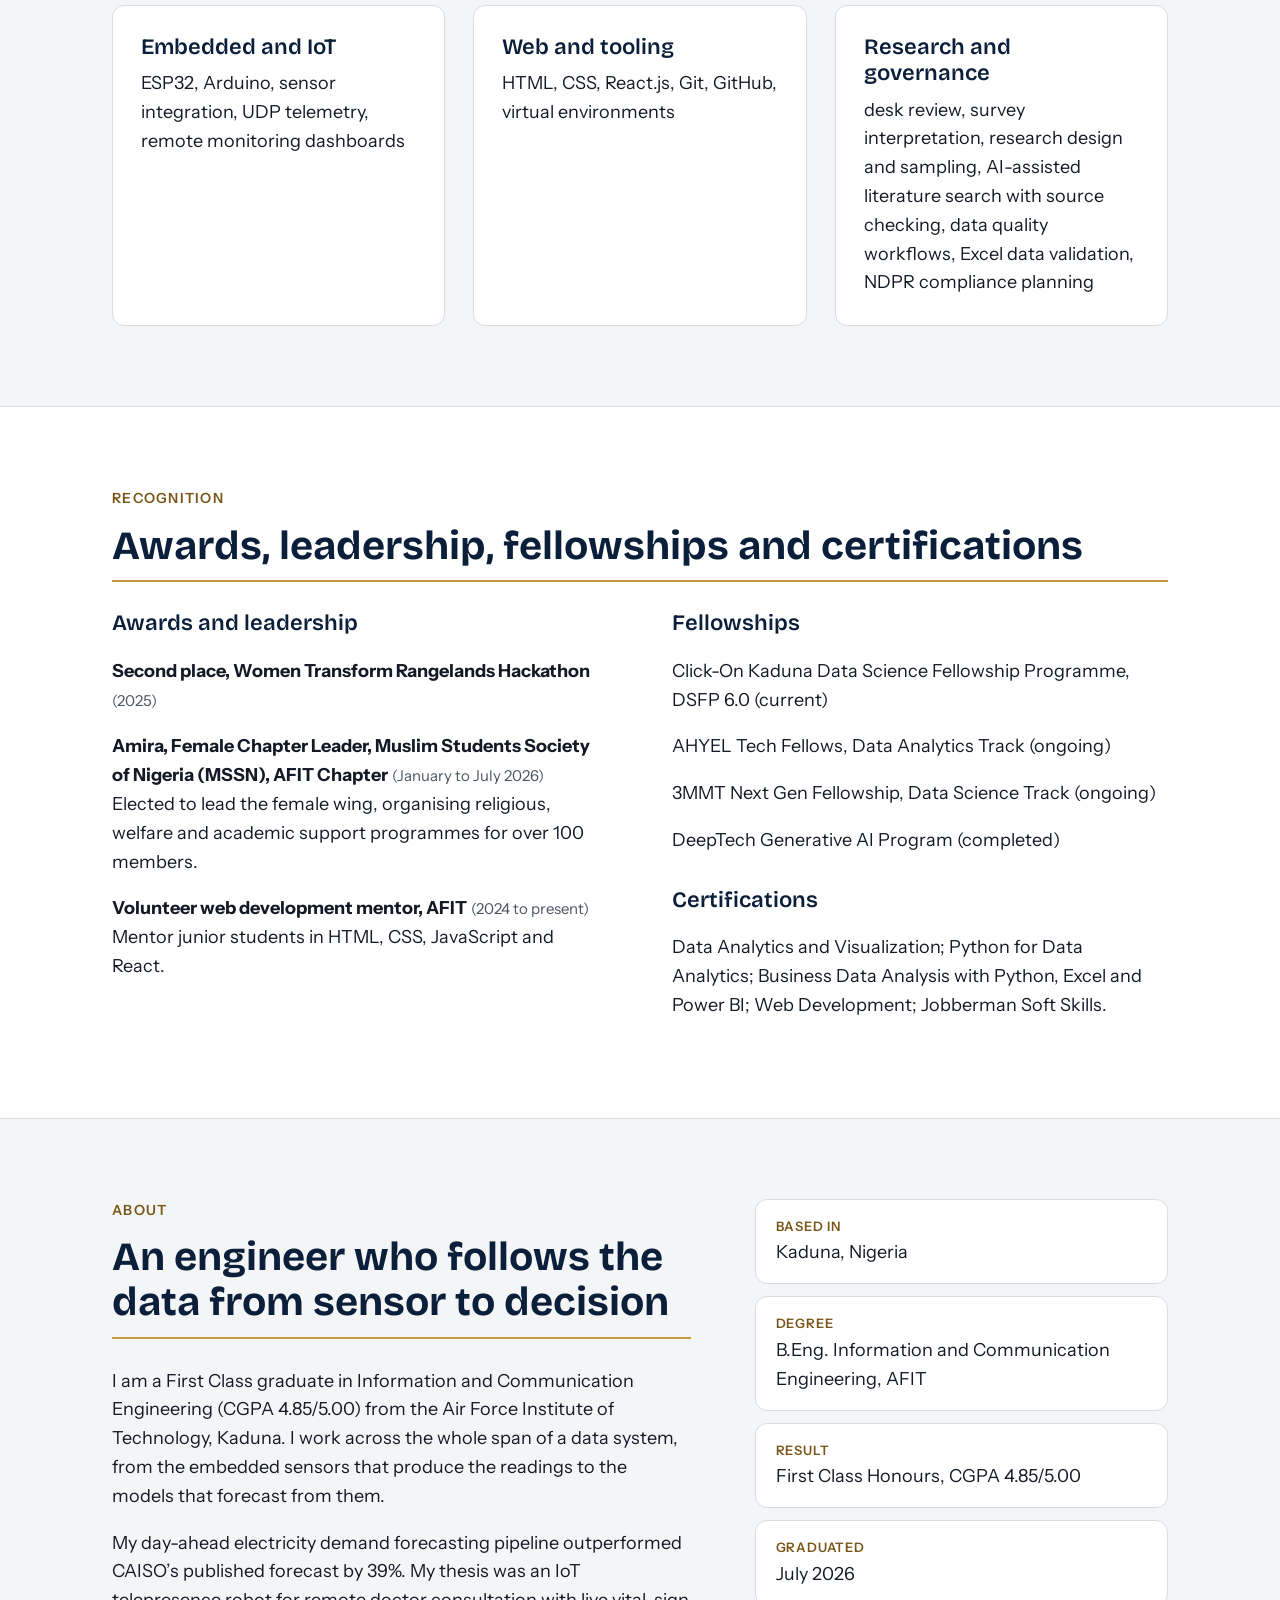
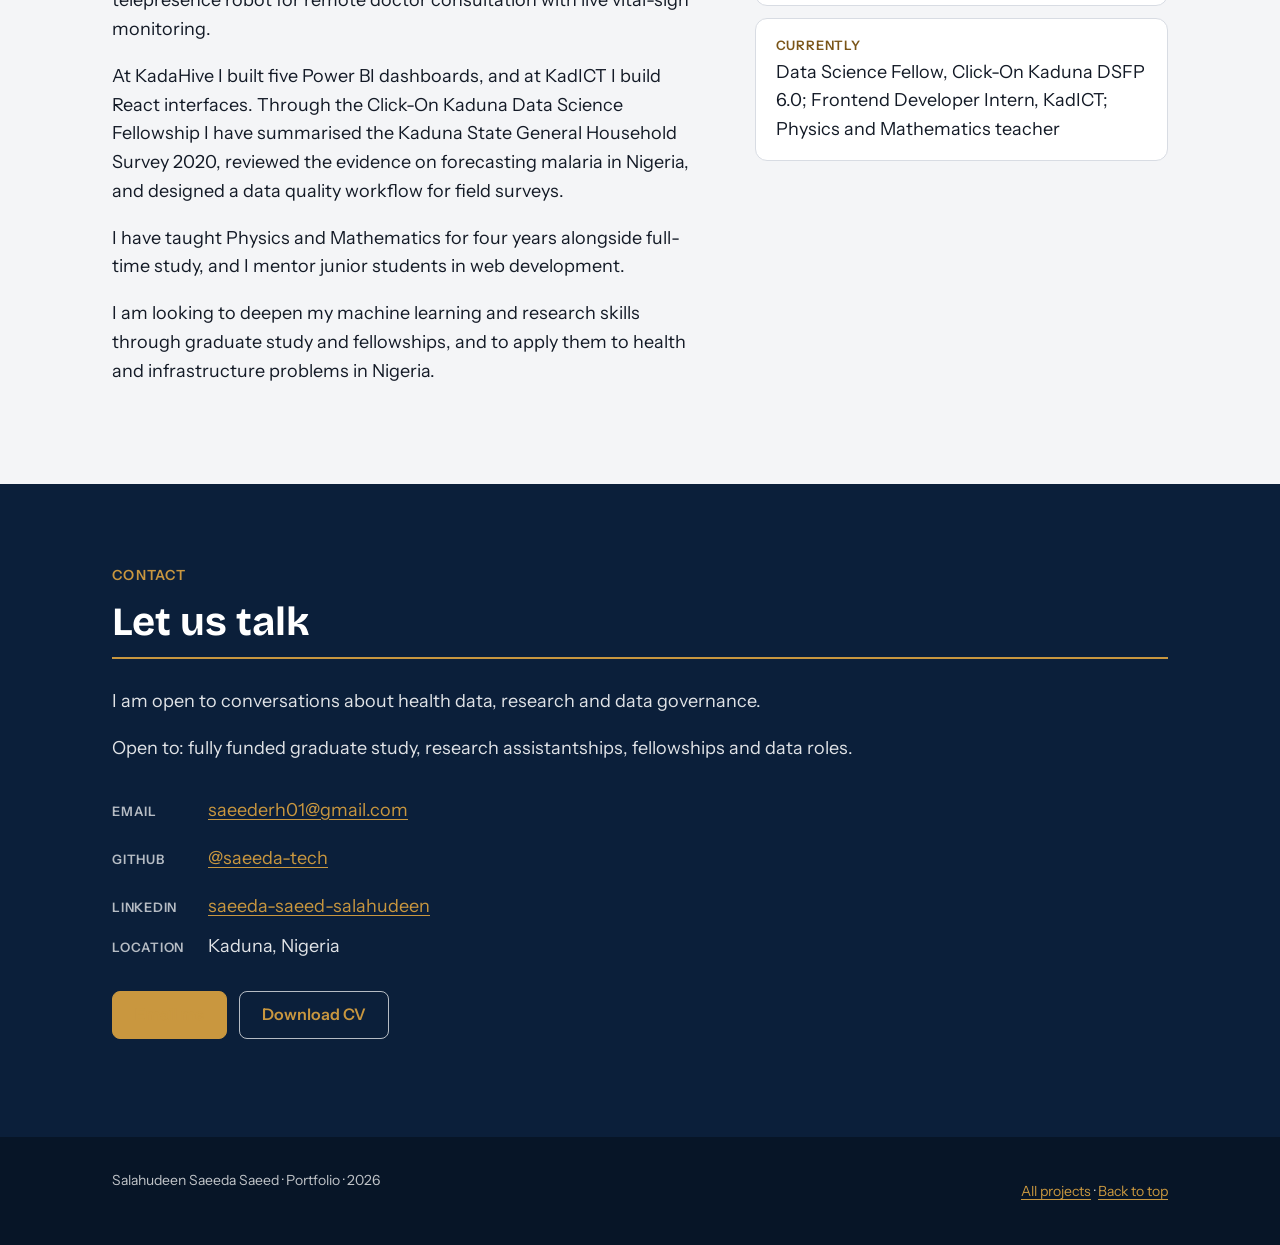
==== commit 54bcbb5a: "Restyle site: navy and gold theme with new hero, areas of work and mobile nav" ====
--- a/index.html
+++ b/index.html
@@ -16,11 +16,8 @@
 <meta name="twitter:description" content="Portfolio of Salahudeen Saeeda Saeed: day-ahead electricity demand forecasting, an IoT telepresence robot for remote medical consultation, and survey analysis for health planning in Kaduna State.">
 <meta name="theme-color" content="#F5F6F4">
 <link rel="icon" href="favicon.svg" type="image/svg+xml">
-<link rel="preload" href="assets/fonts/inter-latin-400-normal.woff2" as="font" type="font/woff2" crossorigin>
-<link rel="preload" href="assets/fonts/inter-latin-500-normal.woff2" as="font" type="font/woff2" crossorigin>
-<link rel="preload" href="assets/fonts/inter-latin-600-normal.woff2" as="font" type="font/woff2" crossorigin>
-<link rel="preload" href="assets/fonts/space-grotesk-latin-500-normal.woff2" as="font" type="font/woff2" crossorigin>
-<link rel="preload" href="assets/fonts/space-grotesk-latin-700-normal.woff2" as="font" type="font/woff2" crossorigin>
+<link rel="preload" href="assets/fonts/bricolage-grotesque-latin-wght-normal.woff2" as="font" type="font/woff2" crossorigin>
+<link rel="preload" href="assets/fonts/instrument-sans-latin-wght-normal.woff2" as="font" type="font/woff2" crossorigin>
 <link rel="stylesheet" href="css/styles.css">
 </head>
 <body>
@@ -34,6 +31,7 @@
       <li><a href="index.html#skills">Skills</a></li>
       <li><a href="index.html#about">About</a></li>
       <li><a href="index.html#contact">Contact</a></li>
+      <li><a class="nav-cta" href="assets/cv.pdf" download>Download CV</a></li>
     </ul></nav>
   </div>
 </header>
@@ -43,22 +41,34 @@
   <div class="container hero-inner">
     <div class="hero-text">
       <p class="eyebrow">Data Science Fellow, Click-On Kaduna DSFP 6.0</p>
+      <p class="hero-name"><span>Salahudeen</span> <span class="gold">Saeeda Saeed</span></p>
       <h1 id="top-title">Data science, machine learning and embedded systems for health.</h1>
       <p class="sub">First Class engineer who works across the whole span of a data system, from the sensors that produce the readings to the models and surveys that turn them into decisions.</p>
       <p>I forecast electricity demand, build IoT devices for remote care, and turn household surveys into decisions for health planning in Kaduna State.</p>
+      <dl class="hero-facts">
+        <div><dt>Based in</dt><dd>Kaduna, Nigeria</dd></div>
+        <div><dt>Open to</dt><dd>fully funded graduate study, research assistantships, fellowships and data roles</dd></div>
+        <div><dt>Degree</dt><dd>B.Eng. Information and Communication Engineering, First Class</dd></div>
+      </dl>
       <p class="btn-row"><a class="btn btn-primary" href="#work">See selected work</a><a class="btn btn-secondary" href="#contact">Get in touch</a><a class="btn btn-secondary" href="assets/cv.pdf" download>Download CV</a></p>
     </div>
-
-  </div>
-</section>
+    <aside class="hero-stats" aria-label="Highlights">
+      <p class="stat-num">39%</p>
+      <p class="stat-text">Outperformed CAISO’s published day-ahead forecast by 39%, without weather inputs.</p>
+      <p class="stat-num">4.85<span>/5.00</span></p>
+      <p class="stat-text">First Class Honours CGPA, B.Eng. Information and Communication Engineering, AFIT Kaduna.</p>
+    </aside>
+  </div>
+</section>
+<div class="stripe" aria-hidden="true"></div>
 
 <section class="band" aria-labelledby="focus-title">
   <div class="container">
-    <h2 id="focus-title" class="sr-only">Focus areas</h2>
-    <div class="cards three">
-      <div class="card"><h3>Forecasting and machine learning</h3><p>Time-series forecasting with gradient boosting, validated with expanding-window backtesting.</p></div>
-      <div class="card"><h3>Embedded systems and IoT</h3><p>ESP32 and Arduino hardware, sensors, telemetry and live dashboards for remote care.</p></div>
-      <div class="card"><h3>Health data and research</h3><p>Survey analysis, desk reviews, data quality and data protection planning for Kaduna State.</p></div>
+    <h2 id="focus-title" class="sec-title">Areas of work</h2>
+    <div class="cards three areas">
+      <div class="area"><h3>Forecasting and machine learning</h3><p>Time-series forecasting with gradient boosting, validated with expanding-window backtesting.</p></div>
+      <div class="area"><h3>Embedded systems and IoT</h3><p>ESP32 and Arduino hardware, sensors, telemetry and live dashboards for remote care.</p></div>
+      <div class="area"><h3>Health data and research</h3><p>Survey analysis, desk reviews, data quality and data protection planning for Kaduna State.</p></div>
     </div>
   </div>
 </section>
@@ -254,7 +264,7 @@
   </div>
 </section>
 
-<section id="contact" class="band alt" aria-labelledby="contact-title">
+<section id="contact" class="band dark" aria-labelledby="contact-title">
   <div class="container">
     <p class="eyebrow">Contact</p>
     <h2 id="contact-title">Let us talk</h2>
--- a/css/styles.css
+++ b/css/styles.css
@@ -1,101 +1,134 @@
-/* Fonts (self-hosted) */
-@font-face{font-family:"Inter";font-weight:400;font-style:normal;font-display:swap;src:url("../assets/fonts/inter-latin-400-normal.woff2") format("woff2")}
-@font-face{font-family:"Inter";font-weight:500;font-style:normal;font-display:swap;src:url("../assets/fonts/inter-latin-500-normal.woff2") format("woff2")}
-@font-face{font-family:"Inter";font-weight:600;font-style:normal;font-display:swap;src:url("../assets/fonts/inter-latin-600-normal.woff2") format("woff2")}
-@font-face{font-family:"Space Grotesk";font-weight:500;font-style:normal;font-display:swap;src:url("../assets/fonts/space-grotesk-latin-500-normal.woff2") format("woff2")}
-@font-face{font-family:"Space Grotesk";font-weight:700;font-style:normal;font-display:swap;src:url("../assets/fonts/space-grotesk-latin-700-normal.woff2") format("woff2")}
-
-/* Metric-matched fallbacks to avoid layout shift while web fonts load */
-@font-face{font-family:"Inter Fallback";src:local("Arial");size-adjust:107.4%;ascent-override:90.2%;descent-override:22.5%;line-gap-override:0%}
-@font-face{font-family:"Space Grotesk Fallback";src:local("Arial");size-adjust:104%;ascent-override:94%;descent-override:28%;line-gap-override:0%}
+/* Fonts (self-hosted variable fonts) */
+@font-face{font-family:"Bricolage Grotesque";font-weight:200 800;font-style:normal;font-display:swap;src:url("../assets/fonts/bricolage-grotesque-latin-wght-normal.woff2") format("woff2")}
+@font-face{font-family:"Instrument Sans";font-weight:400 700;font-style:normal;font-display:swap;src:url("../assets/fonts/instrument-sans-latin-wght-normal.woff2") format("woff2")}
+/* Metric-matched fallbacks to limit layout shift while the web fonts load */
+@font-face{font-family:"Instrument Sans Fallback";src:local("Arial");size-adjust:102%;ascent-override:93%;descent-override:24%;line-gap-override:0%}
+@font-face{font-family:"Bricolage Fallback";src:local("Arial");size-adjust:100%;ascent-override:92%;descent-override:24%;line-gap-override:0%}
 
 :root{
-  --ground:#F5F6F4;--surface:#FFFFFF;--ink:#14201F;--muted:#475553;--border:#D9DFDC;
-  --teal:#0B6B72;--teal-dark:#08494E;--orange:#B54A12;
+  --navy:#0B1F3A;--navy-deep:#071527;--blue:#1A4B8C;--gold:#C9973F;--gold-ink:#7A5518;
+  --teal:#1F7A63;--clay:#B4532A;--paper:#F4F5F7;--white:#FFFFFF;--ink:#131A26;--muted:#4B5563;--rule:#D8DCE3;
   --r-card:12px;--r-btn:8px;--r-img:10px;
   --max:1120px;--pad:32px;--section:80px;
-  --font-head:"Space Grotesk","Space Grotesk Fallback",system-ui,-apple-system,"Segoe UI",sans-serif;
-  --font-body:"Inter","Inter Fallback",system-ui,-apple-system,"Segoe UI",sans-serif;
-  --card-bg:var(--surface);
+  --font-head:"Bricolage Grotesque","Bricolage Fallback","Arial Narrow",Arial,sans-serif;
+  --font-body:"Instrument Sans","Instrument Sans Fallback",system-ui,-apple-system,"Segoe UI",sans-serif;
+  --card-bg:var(--white);
 }
 *,*::before,*::after{box-sizing:border-box}
-html{scroll-behavior:smooth;scroll-padding-top:90px;-webkit-text-size-adjust:100%}
-body{margin:0;background:var(--ground);color:var(--ink);font-family:var(--font-body);font-size:17px;line-height:1.55;font-weight:400}
+html{scroll-behavior:smooth;scroll-padding-top:84px;-webkit-text-size-adjust:100%}
+body{margin:0;background:var(--paper);color:var(--ink);font-family:var(--font-body);font-size:17px;line-height:1.6;-webkit-font-smoothing:antialiased}
 img{max-width:100%;height:auto;display:block;border-radius:var(--r-img)}
-a{color:var(--teal);text-underline-offset:3px}
-a:hover{color:var(--teal-dark)}
-:focus-visible{outline:3px solid var(--teal);outline-offset:3px;border-radius:4px}
-h1,h2,h3{font-family:var(--font-head);font-weight:700;color:var(--ink);margin:0 0 .5em}
+a{color:var(--blue);text-underline-offset:3px}
+a:hover{color:var(--navy)}
+:focus-visible{outline:3px solid var(--blue);outline-offset:3px;border-radius:4px}
+.site-header :focus-visible,.hero :focus-visible,.dark :focus-visible,.site-footer :focus-visible{outline-color:var(--gold)}
+h1,h2,h3{font-family:var(--font-head);font-weight:700;color:var(--navy);margin:0 0 .5em}
 h1{font-size:60px;line-height:1.06}
 h2{font-size:40px;line-height:1.12}
-h3,.h3{font-size:28px;line-height:1.2;font-family:var(--font-head);font-weight:500}
-h3 a,.h3 a{color:var(--ink);text-decoration:none}
-h3 a:hover,.h3 a:hover{color:var(--teal-dark);text-decoration:underline}
+h3,.h3{font-size:28px;line-height:1.2;font-family:var(--font-head);font-weight:600}
+h3 a,.h3 a{color:var(--navy);text-decoration:none}
+h3 a:hover,.h3 a:hover{color:var(--blue);text-decoration:underline}
 p{margin:0 0 1em}
-small,.small{font-size:14px}
 ul,ol{margin:0 0 1em;padding-left:1.25em}
 .container{max-width:var(--max);margin:0 auto;padding-left:var(--pad);padding-right:var(--pad)}
 .narrow{max-width:800px}
 .sr-only{position:absolute;width:1px;height:1px;overflow:hidden;clip:rect(0 0 0 0);white-space:nowrap}
-.skip-link{position:absolute;left:12px;top:-60px;background:var(--teal);color:#fff;padding:12px 18px;border-radius:var(--r-btn);z-index:100;text-decoration:none}
-.skip-link:focus{top:12px;color:#fff}
-
-/* header */
-.site-header{position:sticky;top:0;z-index:50;background:var(--surface);border-bottom:1px solid var(--border)}
-.header-inner{display:flex;flex-wrap:wrap;align-items:center;justify-content:space-between;gap:4px 24px;min-height:64px}
-.brand{font-family:var(--font-head);font-weight:700;font-size:20px;color:var(--ink);text-decoration:none;display:inline-flex;align-items:center;min-height:44px}
-.site-header nav ul{list-style:none;margin:0;padding:0;display:flex;flex-wrap:wrap;gap:0 4px}
-.site-header nav a{display:inline-flex;align-items:center;min-height:44px;padding:0 12px;color:var(--ink);text-decoration:none;font-weight:500;font-size:16px;border-radius:var(--r-btn)}
-.site-header nav a:hover{color:var(--teal-dark);background:var(--ground)}
-
-/* sections */
-.band{padding:var(--section) 0;background:var(--ground);border-top:1px solid var(--border)}
-.band.alt{background:var(--surface);--card-bg:var(--ground)}
-.hero{border-top:0;padding:var(--section) 0}
-.eyebrow{font-size:14px;font-weight:600;text-transform:uppercase;letter-spacing:.08em;color:var(--orange);margin:0 0 16px}
+.skip-link{position:absolute;left:12px;top:-60px;background:var(--white);color:var(--navy);padding:12px 18px;border-radius:var(--r-btn);z-index:300;text-decoration:none}
+.skip-link:focus{top:12px;color:var(--navy)}
+
+/* top bar */
+.site-header{position:sticky;top:0;z-index:200;background:var(--navy-deep);border-bottom:1px solid rgba(255,255,255,.1)}
+.header-inner{display:flex;flex-wrap:wrap;align-items:center;gap:0 24px;min-height:64px}
+.brand{font-family:var(--font-head);font-weight:700;font-size:19px;color:var(--white);text-decoration:none;display:inline-flex;align-items:center;min-height:44px;white-space:nowrap}
+.brand:hover{color:var(--white)}
+.site-header nav{margin-left:auto;min-width:0}
+.site-header nav ul{list-style:none;margin:0;padding:0;display:flex;align-items:center;gap:0 2px}
+.site-header nav a{display:inline-flex;align-items:center;min-height:44px;padding:0 12px;color:rgba(255,255,255,.85);text-decoration:none;font-weight:500;font-size:15px;border-radius:var(--r-btn);white-space:nowrap}
+.site-header nav a:hover{color:var(--white);background:rgba(255,255,255,.08)}
+.site-header nav a.nav-cta{background:var(--gold);color:var(--navy-deep);font-weight:600;margin-left:8px}
+.site-header nav a.nav-cta:hover{background:#D9A94F;color:var(--navy-deep)}
+
+/* bands */
+.band{padding:var(--section) 0;background:var(--paper);border-top:1px solid var(--rule)}
+.band.alt{background:var(--white);--card-bg:var(--paper)}
+.band.dark{background:var(--navy);border-top:0;color:rgba(255,255,255,.88)}
+.band.dark h2,.band.dark h3{color:var(--white)}
+.band.dark a{color:var(--gold)}
+.band.dark a:hover{color:#E7C37A}
+.band.dark .eyebrow{color:var(--gold)}
+.band h2{padding-bottom:.3em;border-bottom:2px solid var(--gold);margin-bottom:.7em}
+.eyebrow{font-size:14px;font-weight:600;text-transform:uppercase;letter-spacing:.09em;color:var(--gold-ink);margin:0 0 14px}
 .sub{font-size:20px;color:var(--muted);max-width:44em}
 .muted{color:var(--muted)}
 .meta{font-size:14px;color:var(--muted);margin-bottom:8px}
-.cat{color:var(--teal);font-weight:600}
-.hero-inner{display:grid;grid-template-columns:1fr;gap:40px;align-items:center}
+.cat{color:var(--clay);font-weight:600}
+
+/* hero */
+.hero{background:var(--navy);color:rgba(255,255,255,.88);padding:72px 0 80px;border:0}
+.hero-inner{display:grid;grid-template-columns:1fr;gap:48px;align-items:center}
 .hero-text{max-width:760px}
-.hero-photo .photo{width:100%;max-width:280px;aspect-ratio:1/1;object-fit:cover}
+.hero .eyebrow{color:var(--gold)}
+.hero-name{font-family:var(--font-head);font-weight:700;font-size:clamp(46px,9vw,100px);line-height:.98;letter-spacing:-.02em;color:var(--white);margin:0 0 20px}
+.hero-name span{display:block}
+.hero-name .gold{color:var(--gold)}
+.hero h1{font-size:clamp(24px,3vw,32px);line-height:1.2;font-weight:600;color:var(--gold);margin:0 0 16px;max-width:22em}
+.hero .sub{color:rgba(255,255,255,.88);font-size:18px}
+.hero-facts{display:grid;grid-template-columns:repeat(auto-fit,minmax(200px,1fr));gap:16px 28px;margin:28px 0 0;padding:20px 0 0;border-top:1px solid rgba(255,255,255,.18)}
+.hero-facts dt{font-size:12px;font-weight:600;text-transform:uppercase;letter-spacing:.09em;color:rgba(255,255,255,.65)}
+.hero-facts dd{margin:2px 0 0;color:var(--white);font-weight:500}
+.hero-stats{background:rgba(255,255,255,.06);border:1px solid rgba(255,255,255,.16);border-radius:var(--r-card);padding:28px}
+.hero-stats .stat-num{font-family:var(--font-head);font-weight:700;font-size:64px;line-height:1;color:var(--gold);margin:0 0 6px}
+.hero-stats .stat-num span{font-size:24px;color:rgba(255,255,255,.7);margin-left:4px}
+.hero-stats .stat-text{color:rgba(255,255,255,.88);margin:0 0 24px}
+.hero-stats .stat-text:last-child{margin-bottom:0}
+.hero-photo{position:relative;max-width:340px}
+.hero-photo::after{content:"";position:absolute;inset:14px -14px -14px 14px;border:2px solid var(--gold);border-radius:var(--r-img);z-index:0}
+.hero-photo .photo{position:relative;z-index:1;width:100%;aspect-ratio:4/5;object-fit:cover}
+.stripe{height:14px;background:repeating-linear-gradient(90deg,var(--gold) 0 28px,var(--navy-deep) 28px 42px,var(--teal) 42px 70px,var(--clay) 70px 84px,var(--navy-deep) 84px 98px)}
+
+/* buttons */
 .btn-row{display:flex;flex-wrap:wrap;gap:12px;margin-top:28px}
-.btn{display:inline-flex;align-items:center;justify-content:center;min-height:44px;padding:10px 22px;border-radius:var(--r-btn);font-weight:600;font-size:16px;text-decoration:none;border:1.5px solid var(--teal);cursor:pointer;font-family:var(--font-body)}
-.btn-primary{background:var(--teal);color:#fff}
-.btn-primary:hover{background:var(--teal-dark);border-color:var(--teal-dark);color:#fff}
-.btn-secondary{background:transparent;color:var(--teal)}
-.btn-secondary:hover{color:var(--teal-dark);border-color:var(--teal-dark);background:rgba(11,107,114,.06)}
-
-/* cards */
-.cards{display:grid;gap:24px}
+.btn{display:inline-flex;align-items:center;justify-content:center;min-height:44px;padding:10px 22px;border-radius:var(--r-btn);font-weight:600;font-size:16px;text-decoration:none;border:1.5px solid var(--navy);cursor:pointer;font-family:var(--font-body)}
+.btn-primary{background:var(--navy);color:var(--white)}
+.btn-primary:hover{background:var(--blue);border-color:var(--blue);color:var(--white)}
+.btn-secondary{background:transparent;color:var(--navy)}
+.btn-secondary:hover{color:var(--blue);border-color:var(--blue);background:rgba(26,75,140,.06)}
+.hero .btn-primary,.dark .btn-primary{background:var(--gold);border-color:var(--gold);color:var(--navy-deep)}
+.hero .btn-primary:hover,.dark .btn-primary:hover{background:#D9A94F;border-color:#D9A94F;color:var(--navy-deep)}
+.hero .btn-secondary,.dark .btn-secondary{color:var(--white);border-color:rgba(255,255,255,.7)}
+.hero .btn-secondary:hover,.dark .btn-secondary:hover{color:var(--white);border-color:var(--white);background:rgba(255,255,255,.1)}
+
+/* cards and areas */
+.cards{display:grid;gap:28px}
 .cards.three{grid-template-columns:repeat(auto-fit,minmax(280px,1fr))}
-.card{background:var(--card-bg);border:1px solid var(--border);border-radius:var(--r-card);padding:28px}
+.card{background:var(--card-bg);border:1px solid var(--rule);border-radius:var(--r-card);padding:28px}
 .card h3{font-size:22px;margin-bottom:.4em}
 .card p:last-child{margin-bottom:0}
+.area h3{font-size:21px;line-height:1.25;padding-bottom:.45em;border-bottom:2px solid var(--gold);margin-bottom:.7em}
+.area p{color:var(--muted);margin:0}
 .project-card h3{font-size:22px}
 .more-link{margin-top:32px}
 
-/* featured */
+/* featured projects */
 .feat-list{display:grid;gap:72px;margin-top:40px}
 .feat{display:grid;grid-template-columns:1fr;gap:32px;align-items:center}
-.feat-visual img{width:100%;border:1px solid var(--border)}
-.keyblock{background:var(--ground);border:1px solid var(--border);border-radius:var(--r-card);padding:36px;display:flex;flex-direction:column;justify-content:center;min-height:260px}
-.keylabel{font-size:14px;font-weight:600;text-transform:uppercase;letter-spacing:.08em;color:var(--muted);margin-bottom:12px}
-.keyblock .keytext{font-family:var(--font-head);font-weight:500;font-size:24px;line-height:1.3;margin:0}
-.keyblock.huge .stat{font-family:var(--font-head);font-weight:700;font-size:clamp(88px,14vw,150px);line-height:1;color:var(--teal);margin:0 0 16px;letter-spacing:-.02em}
-.keyblock.huge .keytext{font-size:18px;font-family:var(--font-body);font-weight:400;line-height:1.5;color:var(--muted)}
-.feat-key{font-weight:500}
+.feat-visual img{width:100%;border:1px solid var(--rule)}
+.keyblock{background:var(--navy);color:var(--white);border-radius:var(--r-card);padding:36px;display:flex;flex-direction:column;justify-content:center;min-height:260px}
+.keylabel{font-size:13px;font-weight:600;text-transform:uppercase;letter-spacing:.09em;color:var(--gold);margin-bottom:12px}
+.keyblock .keytext{font-family:var(--font-head);font-weight:500;font-size:24px;line-height:1.3;margin:0;color:var(--white)}
+.keyblock.huge .stat{font-family:var(--font-head);font-weight:700;font-size:clamp(88px,14vw,150px);line-height:1;color:var(--gold);margin:0 0 16px;letter-spacing:-.02em}
+.keyblock.huge .keytext{font-size:18px;font-family:var(--font-body);font-weight:400;line-height:1.5;color:rgba(255,255,255,.85)}
+.feat-key{font-weight:600;color:var(--navy)}
 
 /* two columns, timeline, lists */
 .two-col{display:grid;grid-template-columns:1fr;gap:48px}
 .col-title{font-size:22px;margin:0 0 20px}
 .two-col .col-title:not(:first-child){margin-top:32px}
 .timeline{list-style:none;margin:0;padding:0}
-.timeline>li{padding:0 0 28px 24px;border-left:2px solid var(--border);position:relative;margin-left:6px}
-.timeline>li::before{content:"";position:absolute;left:-7px;top:6px;width:12px;height:12px;border-radius:50%;background:var(--teal)}
+.timeline>li{padding:0 0 28px 24px;border-left:2px solid var(--rule);position:relative;margin-left:6px}
+.timeline>li::before{content:"";position:absolute;left:-7px;top:6px;width:12px;height:12px;border-radius:50%;background:var(--gold);border:2px solid var(--navy)}
 .timeline h3{font-size:20px;margin:0 0 2px;font-weight:700}
-.timeline .when{font-size:14px;font-weight:600;color:var(--muted);margin:0 0 4px}
+.timeline .when{font-size:14px;font-weight:600;color:var(--clay);margin:0 0 4px}
 .timeline .org{color:var(--muted);margin-bottom:8px}
 .timeline ul{margin:0;padding-left:1.1em}
 .timeline li li{margin-bottom:4px}
@@ -103,62 +136,62 @@
 ul.plain>li{margin-bottom:18px}
 .when-inline{color:var(--muted);font-size:15px}
 .facts{margin:0;display:grid;gap:12px;align-content:start}
-.facts div{background:var(--card-bg);border:1px solid var(--border);border-radius:var(--r-card);padding:16px 20px}
-.facts dt{font-size:14px;color:var(--muted);font-weight:600}
+.facts div{background:var(--white);border:1px solid var(--rule);border-radius:var(--r-card);padding:16px 20px}
+.facts dt{font-size:13px;color:var(--gold-ink);font-weight:600;text-transform:uppercase;letter-spacing:.06em}
 .facts dd{margin:2px 0 0}
-.band:not(.alt) .facts div{background:var(--surface)}
 .contact-list{list-style:none;padding:0;margin:24px 0 0}
-.contact-list li{padding:6px 0}
-.contact-list span{display:inline-block;min-width:88px;font-size:14px;font-weight:600;color:var(--muted)}
+.contact-list li{padding:2px 0}
+.contact-list span{display:inline-block;min-width:92px;font-size:13px;font-weight:600;text-transform:uppercase;letter-spacing:.06em;color:rgba(255,255,255,.7)}
 .contact-list a{display:inline-flex;align-items:center;min-height:44px}
 
 /* projects page */
-.page-head h1{font-size:60px}
 .filters ul{list-style:none;margin:24px 0 8px;padding:0;display:flex;flex-wrap:wrap;gap:10px}
-.filters a{display:inline-flex;align-items:center;min-height:44px;padding:0 18px;border:1.5px solid var(--teal);border-radius:var(--r-btn);text-decoration:none;font-weight:600;color:var(--teal);background:transparent}
-.filters a[aria-current="true"]{background:var(--teal);color:#fff}
-.filters a:hover:not([aria-current="true"]){color:var(--teal-dark);border-color:var(--teal-dark)}
+.filters a{display:inline-flex;align-items:center;min-height:44px;padding:0 18px;border:1.5px solid var(--navy);border-radius:var(--r-btn);text-decoration:none;font-weight:600;color:var(--navy);background:transparent}
+.filters a[aria-current="true"]{background:var(--navy);color:var(--white)}
+.filters a:hover:not([aria-current="true"]){color:var(--blue);border-color:var(--blue)}
 .count{color:var(--muted);font-size:14px;margin:8px 0 0}
 .project-list{list-style:none;margin:0;padding:0}
-.project-row{padding:28px 0;border-bottom:1px solid var(--border)}
+.project-row{padding:28px 0;border-bottom:1px solid var(--rule)}
 .project-row:first-child{padding-top:0}
 .project-row:last-child{border-bottom:0;padding-bottom:0}
 .project-row[hidden]{display:none}
-.project-row h2{margin:0 0 .3em}
+.project-row h2{margin:0 0 .3em;padding:0;border:0}
 .project-row p:last-child{margin:0}
+.page-head .band h2{border:0}
 
 /* case study */
 .case{padding-top:56px;padding-bottom:var(--section)}
 .back{display:inline-flex;align-items:center;min-height:44px;font-weight:600}
 .case h1{font-size:60px;margin-bottom:.4em}
-.key-result{font-family:var(--font-head);font-weight:500;font-size:28px;line-height:1.3;margin:0 0 32px}
+.key-result{font-family:var(--font-head);font-weight:500;font-size:28px;line-height:1.3;margin:0 0 32px;color:var(--navy);padding-left:20px;border-left:4px solid var(--gold)}
 .case figure{margin:0 0 32px}
-.case figure img{width:100%;border:1px solid var(--border)}
+.case figure img{width:100%;border:1px solid var(--rule)}
 figcaption{font-size:14px;color:var(--muted);margin-top:8px}
 .case-sec{padding:28px 0 0}
-.case-sec h2{font-size:28px;line-height:1.2}
+.case-sec h2{font-size:28px;line-height:1.2;padding:0 0 .35em;border-bottom:2px solid var(--gold);margin-bottom:.7em;display:block}
 .case-sec li{margin-bottom:6px}
 .tags{list-style:none;padding:0;display:flex;flex-wrap:wrap;gap:8px}
-.tags li{margin:0;font-size:14px;font-weight:500;padding:6px 12px;border:1px solid var(--border);border-radius:999px;background:var(--surface);color:var(--ink)}
+.tags li{margin:0;font-size:14px;font-weight:600;padding:6px 12px;border:1px solid var(--rule);border-radius:999px;background:var(--white);color:var(--clay)}
 .gallery{display:grid;gap:24px}
 .case-btn{margin-top:40px}
-.prevnext{display:grid;grid-template-columns:1fr;gap:16px;margin-top:56px;padding-top:32px;border-top:1px solid var(--border)}
-.prevnext a{display:block;padding:16px 20px;border:1px solid var(--border);border-radius:var(--r-card);background:var(--surface);text-decoration:none;font-weight:600;min-height:44px}
+.prevnext{display:grid;grid-template-columns:1fr;gap:16px;margin-top:56px;padding-top:32px;border-top:1px solid var(--rule)}
+.prevnext a{display:block;padding:16px 20px;border:1px solid var(--rule);border-radius:var(--r-card);background:var(--white);text-decoration:none;font-weight:600;min-height:44px}
 .prevnext a span{display:block;font-size:14px;color:var(--muted);font-weight:500;margin-bottom:2px}
-.prevnext a:hover{border-color:var(--teal)}
+.prevnext a:hover{border-color:var(--gold)}
 .prevnext .next{text-align:right}
 
-/* highlight */
 mark{background:#FFE9A8;color:var(--ink);padding:1px 4px;border-radius:4px}
 
 /* footer */
-.site-footer{border-top:1px solid var(--border);background:var(--ground);padding:32px 0;font-size:14px;color:var(--muted)}
+.site-footer{background:var(--navy-deep);padding:32px 0;font-size:14px;color:rgba(255,255,255,.75)}
+.site-footer a{color:var(--gold)}
+.site-footer a:hover{color:#E7C37A}
 .footer-inner{display:flex;flex-wrap:wrap;justify-content:space-between;gap:8px 24px}
 .footer-inner p{margin:0}
 .footer-inner a{display:inline-flex;align-items:center;min-height:44px}
 
 @media (min-width:900px){
-  .hero-inner{grid-template-columns:1fr auto}
+  .hero-inner{grid-template-columns:1fr 340px}
   .feat{grid-template-columns:1.05fr .95fr;gap:56px}
   .feat-left .feat-visual{order:-1}
   .two-col{grid-template-columns:1fr 1fr;gap:64px}
@@ -169,16 +202,20 @@
 }
 @media (max-width:700px){
   :root{--pad:20px;--section:56px}
-  h1,.page-head h1,.case h1{font-size:40px}
+  h1,.case h1{font-size:40px}
   h2{font-size:30px}
+  .hero{padding:48px 0 56px}
   .sub{font-size:18px}
   .key-result{font-size:24px}
   .feat-list{gap:56px}
   .keyblock{padding:24px;min-height:0}
   .keyblock .keytext{font-size:21px}
   .btn-row .btn{flex:1 1 100%}
-  .site-header nav a{padding:0 6px;font-size:15px}
-  .header-inner{gap:0 12px}
+  .header-inner{flex-direction:column;flex-wrap:nowrap;align-items:stretch;gap:0}
+  .site-header nav{margin-left:0;width:100%;overflow-x:auto;scrollbar-width:none}
+  .site-header nav::-webkit-scrollbar{display:none}
+  .site-header nav a{padding:0 10px}
+  .site-header nav a.nav-cta{margin-left:4px}
 }
 @media (min-width:701px){body{font-size:18px}}
 @media (prefers-reduced-motion:reduce){
